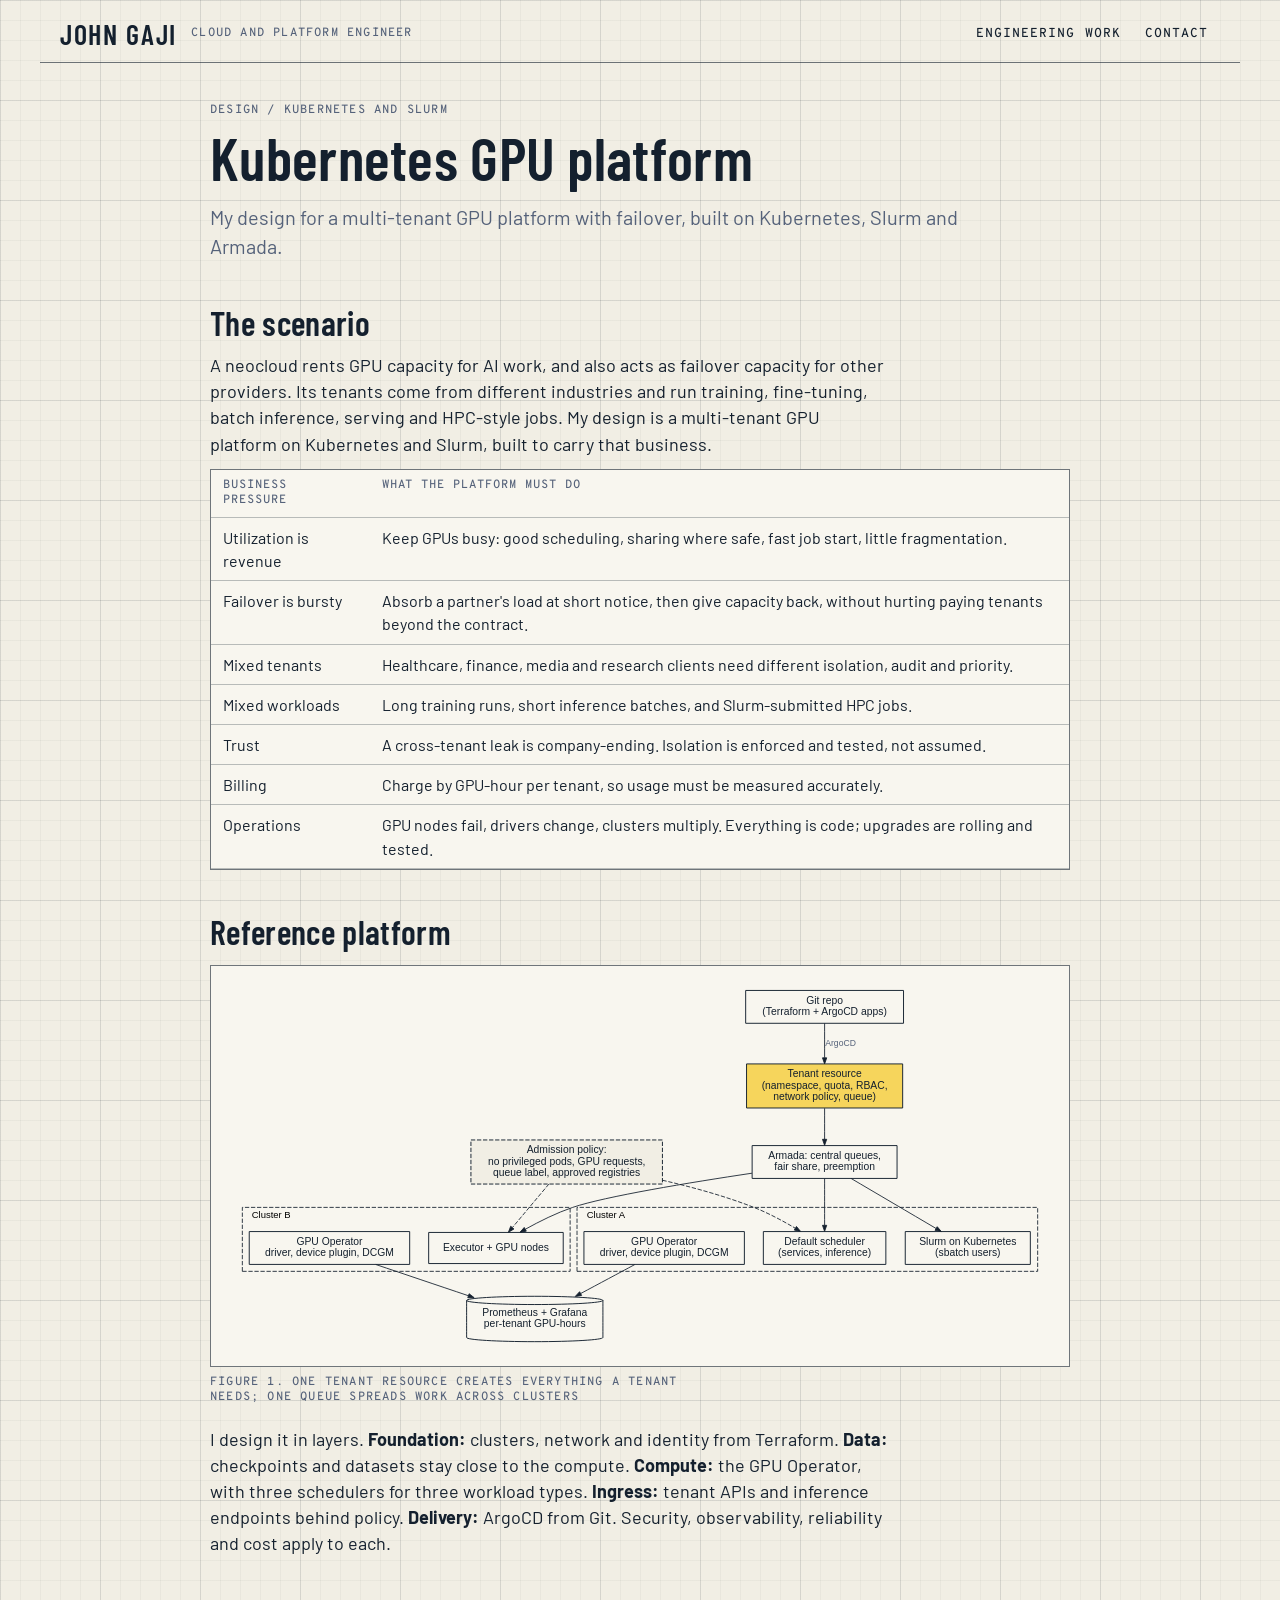
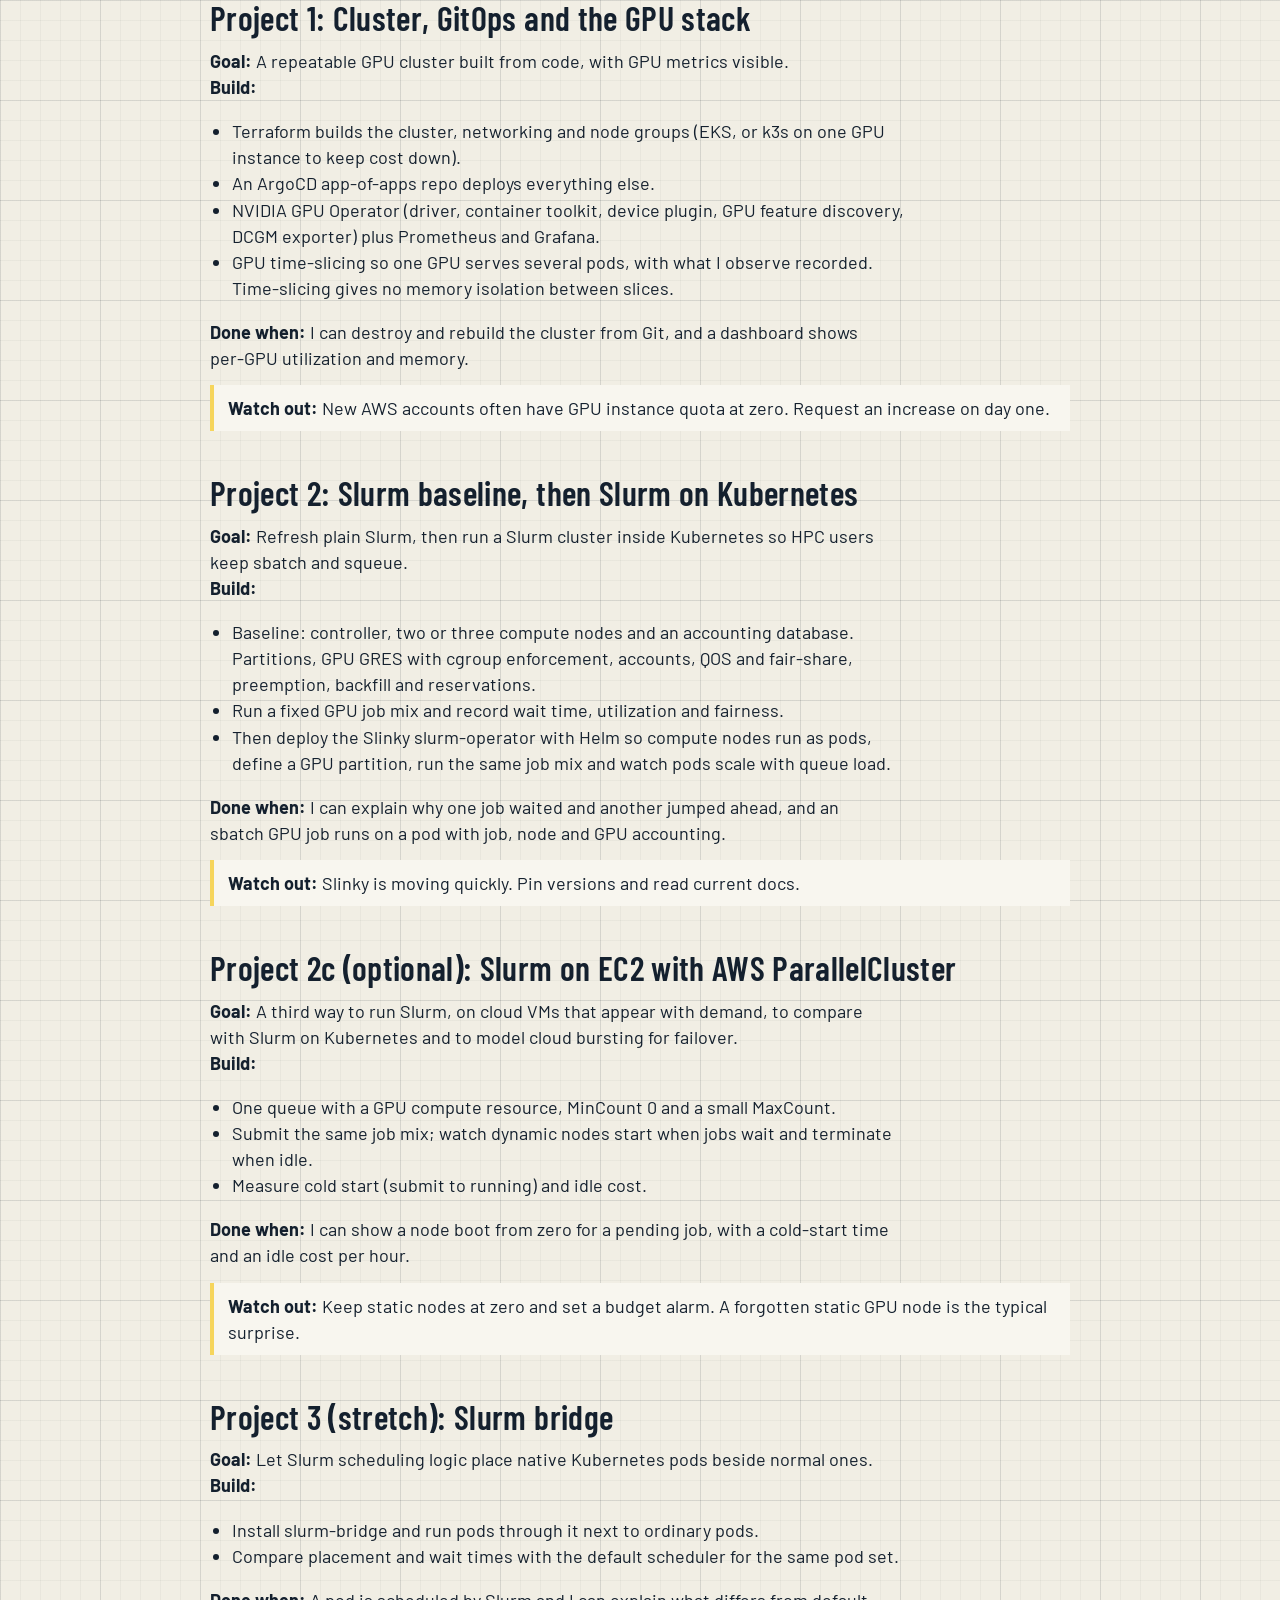
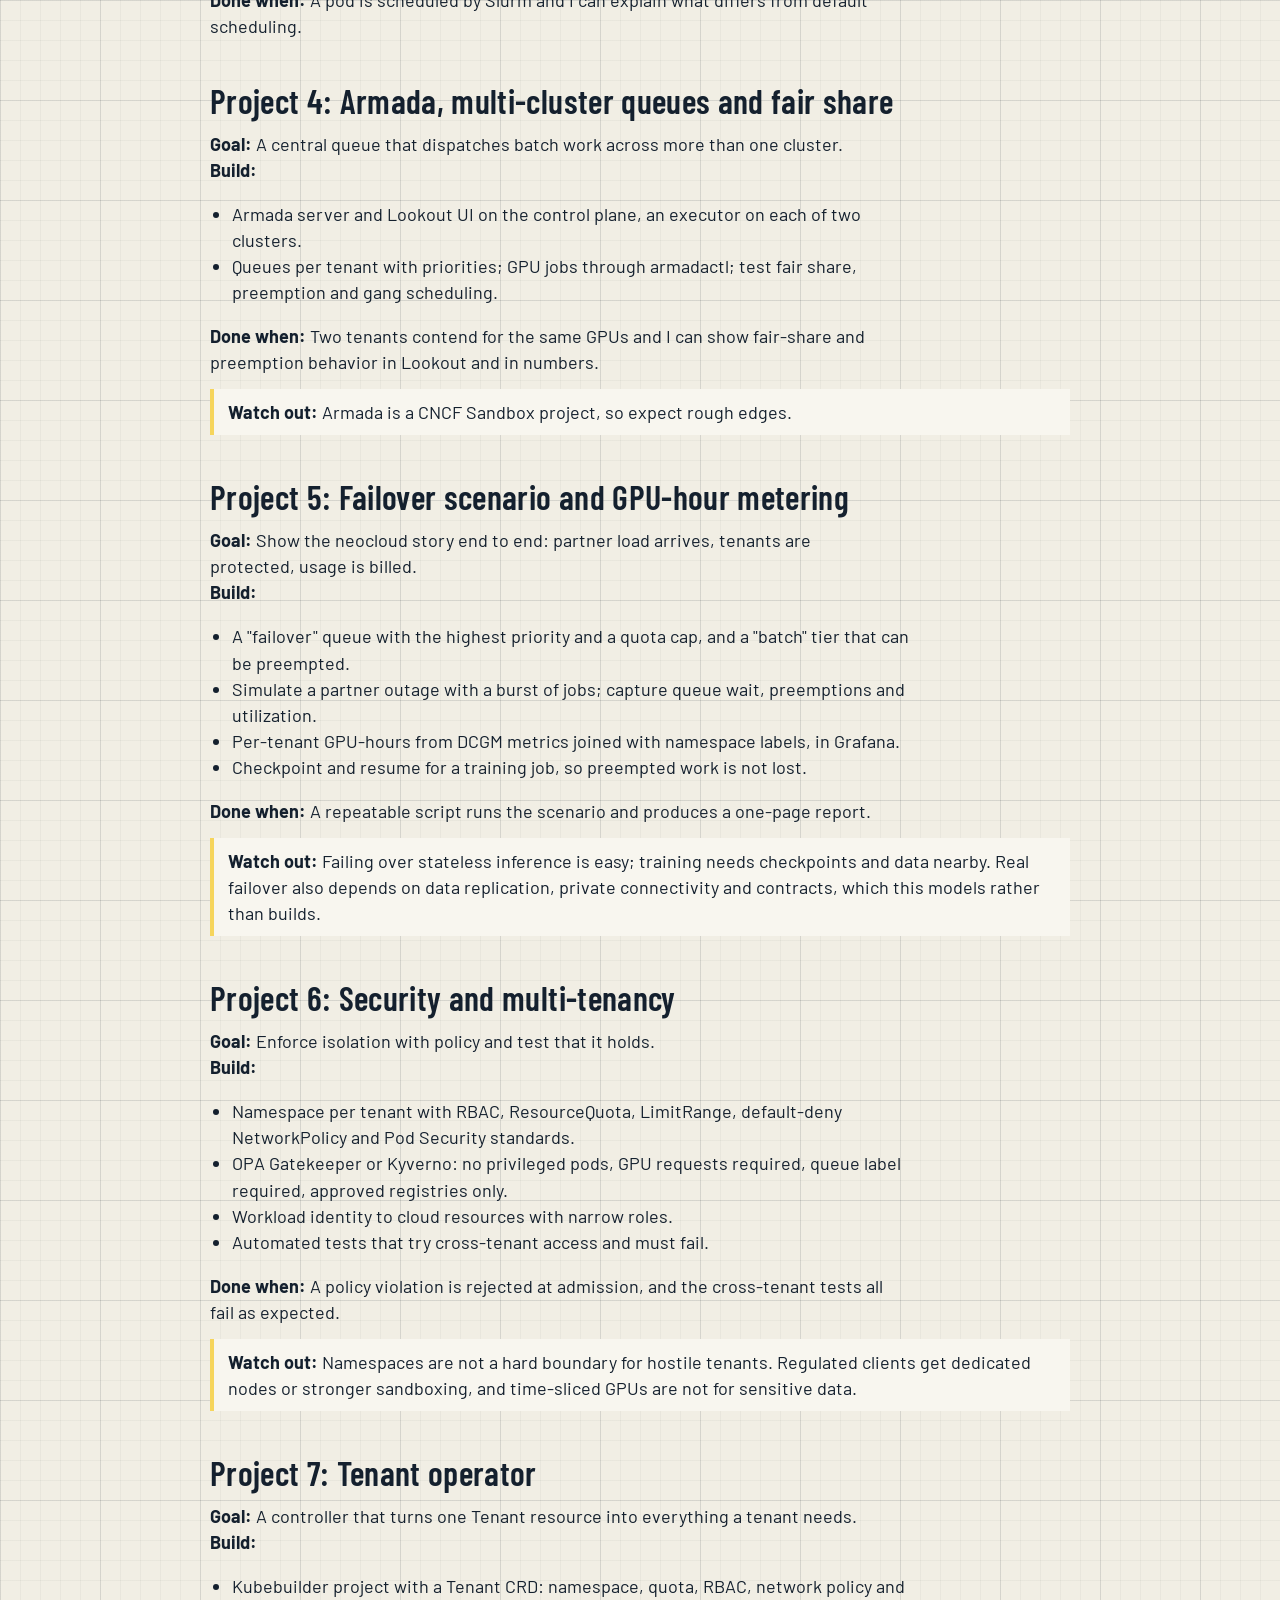
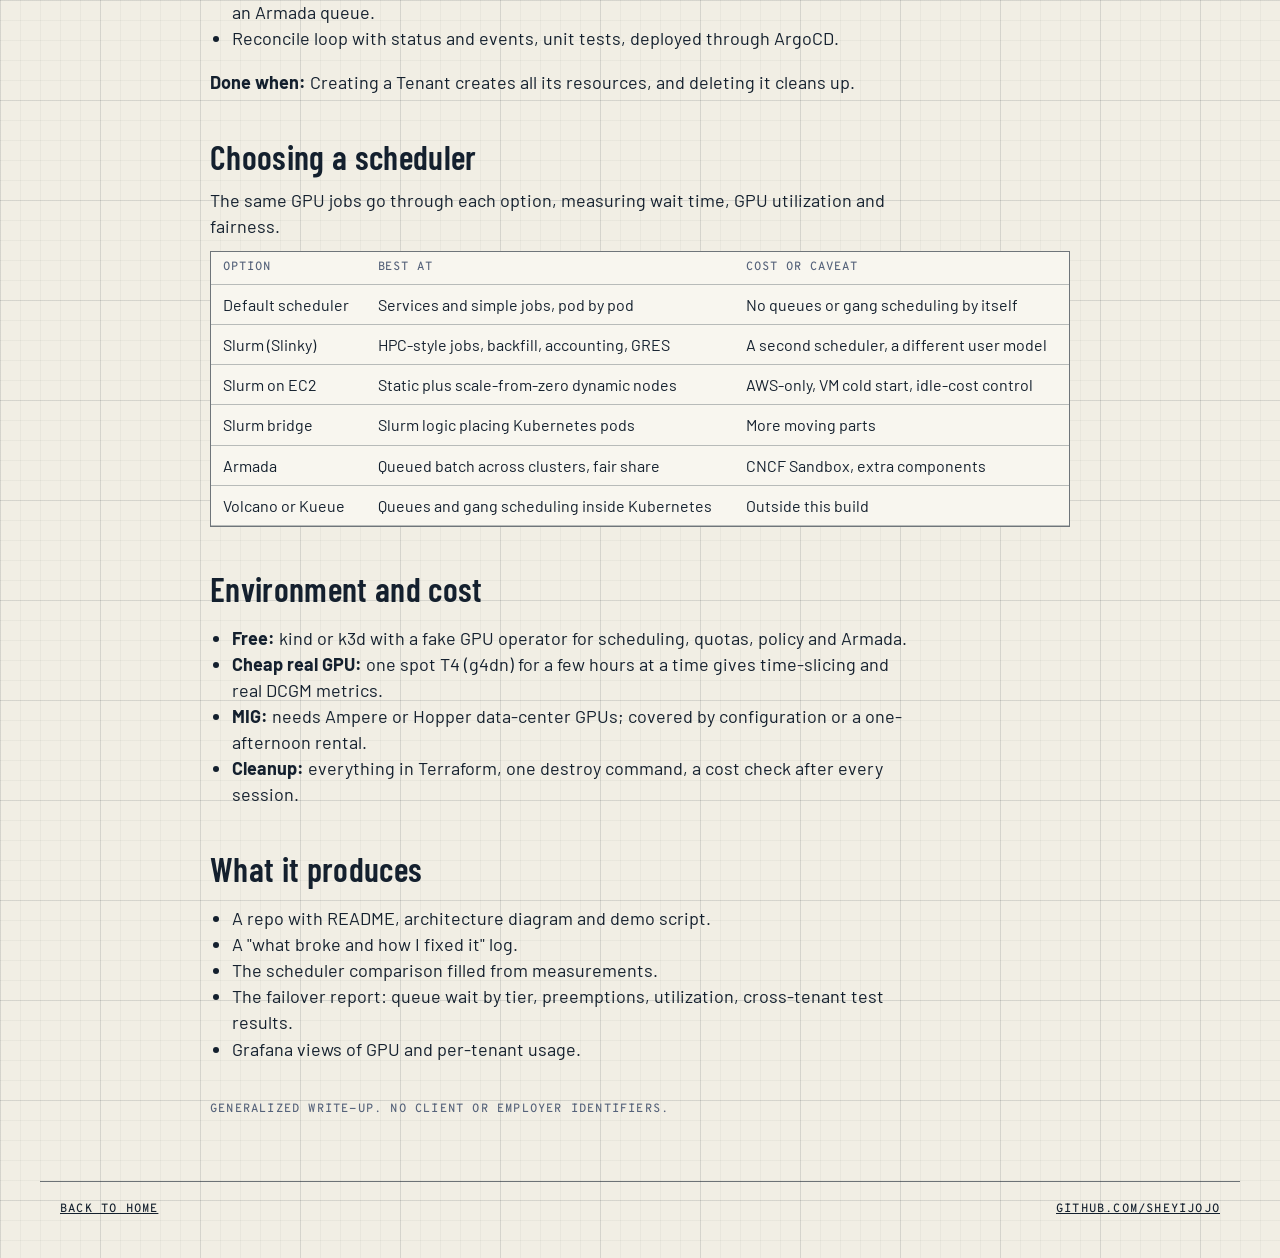
==== work/kubernetes-gpu-platform.html @ 805b941f "Add engineering work write-ups and diagrams Co-Authored-By: Claude Sonnet 5.5 <noreply@anthropic.com" ====
<!doctype html>
<html lang="en"><head><meta charset="utf-8"><meta name="viewport" content="width=device-width,initial-scale=1">
<title>Kubernetes GPU platform | John Gaji</title><meta name="description" content="My design for a multi-tenant GPU platform with failover, built on Kubernetes, Slurm and Armada.">
<link rel="preconnect" href="https://fonts.googleapis.com">
<link href="https://fonts.googleapis.com/css2?family=Barlow+Condensed:wght@500;600;700&family=Barlow:wght@400;500;600&family=Overpass+Mono:wght@400;500;600&display=swap" rel="stylesheet">
<style>
:root{--bg:#F1EEE4;--panel:#F8F6EF;--ink:#14202E;--mist:#55627A;--chalk:#F6D55C;--acc:#1B5FA8;--line:rgba(20,32,46,.6);--soft:rgba(20,32,46,.28)}
*{box-sizing:border-box}
html{scroll-behavior:smooth}
body{margin:0;color:var(--ink);font-family:"Barlow",system-ui,sans-serif;font-size:18px;line-height:1.45;background-color:var(--bg);
background-image:linear-gradient(rgba(20,32,46,.09) 1px,transparent 1px),linear-gradient(90deg,rgba(20,32,46,.09) 1px,transparent 1px),linear-gradient(rgba(20,32,46,.04) 1px,transparent 1px),linear-gradient(90deg,rgba(20,32,46,.04) 1px,transparent 1px);
background-size:100px 100px,100px 100px,20px 20px,20px 20px}
a{color:var(--ink)}
a:focus-visible,button:focus-visible{outline:3px solid var(--acc);outline-offset:2px}
h1,h2,h3,p{margin:0}
.wrap{max-width:1200px;margin:0 auto;padding:0 max(20px,env(safe-area-inset-left))}
.lab{font:500 12px/1.3 "Overpass Mono",ui-monospace,Menlo,monospace;letter-spacing:.1em;text-transform:uppercase;color:var(--mist)}
.nl{display:inline-flex;align-items:center;min-height:44px;padding:0 12px;font:500 13px/1 "Overpass Mono",ui-monospace,monospace;letter-spacing:.08em;text-transform:uppercase;text-decoration:none}
.nl:hover{color:var(--acc)}
.btn{display:inline-flex;align-items:center;min-height:44px;padding:0 20px;border:1px solid var(--ink);background:transparent;color:var(--ink);font:500 14px/1 "Overpass Mono",ui-monospace,monospace;letter-spacing:.06em;text-decoration:none;text-transform:uppercase}
.btn:hover{background:var(--ink);color:var(--bg)}
.btn.pri{background:var(--chalk);border-color:var(--ink);color:var(--ink)}
.btn.pri:hover{background:var(--ink);border-color:var(--ink);color:var(--bg)}
header.wrap{display:flex;flex-wrap:wrap;align-items:center;justify-content:space-between;gap:0 24px;padding-top:12px;padding-bottom:6px;border-bottom:1px solid var(--line)}
.brand{display:inline-flex;flex-wrap:wrap;align-items:center;gap:0 14px;min-height:44px;text-decoration:none}
.brand b{font:600 28px/1 "Barlow Condensed",sans-serif;letter-spacing:.06em;text-transform:uppercase}
nav{display:flex;flex-wrap:wrap}
h1{max-width:960px;font:600 clamp(42px,8vw,72px)/1 "Barlow Condensed",sans-serif;letter-spacing:.005em;text-wrap:balance}
.hero{display:flex;flex-direction:column;gap:32px;padding:56px 0 40px}
.dims{display:grid;grid-template-columns:repeat(auto-fit,minmax(min(340px,100%),1fr));gap:20px 32px}
.dim{display:flex;align-items:center;gap:10px}
.dim .tk{flex:none;width:1px;height:18px;background:var(--ink)}
.dim .ln{flex:1;min-width:16px;height:1px;background:var(--line)}
.dim .dl{flex:none;max-width:70%;text-align:center;font:500 13px/1.3 "Overpass Mono",ui-monospace,monospace;letter-spacing:.04em}
.row2{display:flex;flex-wrap:wrap;gap:12px}
section.blk{display:flex;flex-direction:column;gap:16px;padding-bottom:56px}
.head{display:flex;flex-wrap:wrap;align-items:center;justify-content:space-between;gap:4px 16px}
.layers{display:grid;grid-template-columns:repeat(auto-fit,minmax(min(190px,100%),1fr));gap:8px}
.col{display:flex;flex-direction:column;justify-content:space-between;gap:16px;min-height:132px;padding:14px 16px;border:1px solid var(--line);background:var(--panel);color:var(--ink);text-align:left;font:inherit;cursor:pointer}
.col .nm{font:600 32px/1 "Barlow Condensed",sans-serif;letter-spacing:.03em;text-transform:uppercase}
.col:hover{border-color:var(--acc)}
.col[aria-pressed="true"]{background:var(--chalk);border-color:var(--ink);color:var(--ink)}
.col[aria-pressed="true"] .lab{color:var(--ink)}
.concerns{display:grid;grid-template-columns:repeat(auto-fit,minmax(min(190px,100%),1fr));border:1px solid var(--line);background:var(--panel)}
.concerns span{display:flex;align-items:center;min-height:44px;padding:0 14px;border-right:1px solid var(--soft)}
.cases{display:grid;grid-template-columns:repeat(auto-fit,minmax(min(420px,100%),1fr));gap:8px}
.case{display:flex;align-items:center;gap:14px;min-height:48px;padding:6px 14px;text-decoration:none;border:1px solid var(--soft);background:var(--panel);font-size:18px}
.case:hover{border-color:var(--acc)}
.case .n{font:600 13px/1 "Overpass Mono",ui-monospace,monospace;color:var(--acc);width:24px;flex:none}
.stories{display:grid;grid-template-columns:repeat(auto-fit,minmax(min(460px,100%),1fr));gap:24px}
.frame{padding:6px;border:1px solid var(--line);background:var(--bg)}
.frame .in{display:flex;flex-direction:column;gap:16px;padding:20px;height:100%;border:1px solid var(--line);background:var(--panel)}
.frame h3{font:600 36px/1.02 "Barlow Condensed",sans-serif;letter-spacing:.01em}
.frame h3 a{text-decoration:none}
.frame h3 a:hover{color:var(--acc)}
.frame .sum{font-size:17px}
.spec{display:flex;flex-direction:column}
.spec div{display:grid;grid-template-columns:90px 1fr;border:1px solid var(--line);margin-top:-1px}
.spec span{padding:9px 12px}
.spec span:first-child{border-right:1px solid var(--line);display:flex;align-items:center}
.spec .hi{color:var(--acc);font-weight:600}
.steps{display:grid;grid-template-columns:repeat(auto-fit,minmax(min(320px,100%),1fr));gap:12px}
.pan{padding:20px;background:var(--panel);border:1px solid var(--line);display:flex;flex-direction:column;gap:10px}
.pan ol{margin:0;padding-left:20px}
footer.wrap{padding-top:20px;padding-bottom:40px;border-top:1px solid var(--line);display:flex;flex-wrap:wrap;justify-content:space-between;gap:12px}
@media (prefers-reduced-motion:no-preference){.col,.case,.btn,.nl{transition:background-color .15s,color .15s,border-color .15s}}
@media (prefers-reduced-motion:reduce){html{scroll-behavior:auto}}

.doc{max-width:860px;margin:0 auto;padding:40px 0 64px}
.doc h1{font-size:clamp(38px,7vw,60px);margin:8px 0 16px}
.doc h2{font:600 34px/1.05 "Barlow Condensed",sans-serif;margin:44px 0 12px;letter-spacing:.01em}
.doc p,.doc li{max-width:68ch}.doc ul,.doc ol{padding-left:22px}
.doc code{font-family:"Overpass Mono",ui-monospace,monospace;font-size:.82em;background:var(--panel);border:1px solid var(--soft);padding:1px 5px}
.fig{margin:16px 0 8px;padding:12px;border:1px solid var(--line);background:var(--panel);overflow-x:auto}
.fig img{display:block;height:auto;min-width:640px;max-width:100%}
.cap{margin:0 0 20px}
.tbl{overflow-x:auto;margin:12px 0 20px;border:1px solid var(--line);background:var(--panel)}
.tbl table{border-collapse:collapse;width:100%;min-width:520px;font-size:16px}
.tbl th,.tbl td{text-align:left;vertical-align:top;padding:8px 12px;border-bottom:1px solid var(--soft)}
.tbl th{font:500 12px/1.3 "Overpass Mono",monospace;letter-spacing:.08em;text-transform:uppercase;color:var(--mist)}
.note{border-left:4px solid var(--chalk);background:var(--panel);padding:10px 14px;margin:14px 0}
.work{display:grid;grid-template-columns:repeat(auto-fit,minmax(min(420px,100%),1fr));gap:24px}

.doc{max-width:860px;margin:0 auto;padding:40px 0 64px}
.doc h1{font-size:clamp(38px,7vw,60px);margin:8px 0 16px}
.doc h2{font:600 34px/1.05 "Barlow Condensed",sans-serif;margin:44px 0 12px;letter-spacing:.01em}
.doc p,.doc li{max-width:68ch}.doc ul,.doc ol{padding-left:22px}
.doc code{font-family:"Overpass Mono",ui-monospace,monospace;font-size:.82em;background:var(--panel);border:1px solid var(--soft);padding:1px 5px}
.fig{margin:16px 0 8px;padding:12px;border:1px solid var(--line);background:var(--panel);overflow-x:auto}
.fig img{display:block;height:auto;min-width:640px;max-width:100%}
.cap{margin:0 0 20px}
.tbl{overflow-x:auto;margin:12px 0 20px;border:1px solid var(--line);background:var(--panel)}
.tbl table{border-collapse:collapse;width:100%;min-width:520px;font-size:16px}
.tbl th,.tbl td{text-align:left;vertical-align:top;padding:8px 12px;border-bottom:1px solid var(--soft)}
.tbl th{font:500 12px/1.3 "Overpass Mono",monospace;letter-spacing:.08em;text-transform:uppercase;color:var(--mist)}
.note{border-left:4px solid var(--chalk);background:var(--panel);padding:10px 14px;margin:14px 0}
.work{display:grid;grid-template-columns:repeat(auto-fit,minmax(min(420px,100%),1fr));gap:24px}
</style></head><body>
<header class="wrap"><a class="brand" href="../index.html"><b>John Gaji</b><span class="lab">Cloud and platform engineer</span></a>
<nav><a class="nl" href="../index.html#work">Engineering work</a><a class="nl" href="../index.html#contact">Contact</a></nav></header>
<main class="wrap"><article class="doc"><p class="lab">Design / Kubernetes and Slurm</p><h1>Kubernetes GPU platform</h1><p style="font-size:20px;color:var(--mist)">My design for a multi-tenant GPU platform with failover, built on Kubernetes, Slurm and Armada.</p>
<h2>The scenario</h2>
<p>A neocloud rents GPU capacity for AI work, and also acts as failover capacity for other providers. Its tenants come from different industries and run training, fine-tuning, batch inference, serving and HPC-style jobs. My design is a multi-tenant GPU platform on Kubernetes and Slurm, built to carry that business.</p>
<div class="tbl"><table><tr><th>Business pressure</th><th>What the platform must do</th></tr>
<tr><td>Utilization is revenue</td><td>Keep GPUs busy: good scheduling, sharing where safe, fast job start, little fragmentation.</td></tr>
<tr><td>Failover is bursty</td><td>Absorb a partner's load at short notice, then give capacity back, without hurting paying tenants beyond the contract.</td></tr>
<tr><td>Mixed tenants</td><td>Healthcare, finance, media and research clients need different isolation, audit and priority.</td></tr>
<tr><td>Mixed workloads</td><td>Long training runs, short inference batches, and Slurm-submitted HPC jobs.</td></tr>
<tr><td>Trust</td><td>A cross-tenant leak is company-ending. Isolation is enforced and tested, not assumed.</td></tr>
<tr><td>Billing</td><td>Charge by GPU-hour per tenant, so usage must be measured accurately.</td></tr>
<tr><td>Operations</td><td>GPU nodes fail, drivers change, clusters multiply. Everything is code; upgrades are rolling and tested.</td></tr></table></div>
<h2>Reference platform</h2><div class="fig"><img src="../img/gpu.svg" alt="Reference platform: Git, tenant resource, central queue, two clusters, policy and metering"></div><p class="lab cap">Figure 1. One Tenant resource creates everything a tenant needs; one queue spreads work across clusters</p>
<p>I design it in layers. <b>Foundation:</b> clusters, network and identity from Terraform. <b>Data:</b> checkpoints and datasets stay close to the compute. <b>Compute:</b> the GPU Operator, with three schedulers for three workload types. <b>Ingress:</b> tenant APIs and inference endpoints behind policy. <b>Delivery:</b> ArgoCD from Git. Security, observability, reliability and cost apply to each.</p><h2>Project 1: Cluster, GitOps and the GPU stack</h2><p><b>Goal:</b> A repeatable GPU cluster built from code, with GPU metrics visible.</p><p><b>Build:</b></p><ul><li>Terraform builds the cluster, networking and node groups (EKS, or k3s on one GPU instance to keep cost down).</li><li>An ArgoCD app-of-apps repo deploys everything else.</li><li>NVIDIA GPU Operator (driver, container toolkit, device plugin, GPU feature discovery, DCGM exporter) plus Prometheus and Grafana.</li><li>GPU time-slicing so one GPU serves several pods, with what I observe recorded. Time-slicing gives no memory isolation between slices.</li></ul><p><b>Done when:</b> I can destroy and rebuild the cluster from Git, and a dashboard shows per-GPU utilization and memory.</p><div class="note"><b>Watch out:</b> New AWS accounts often have GPU instance quota at zero. Request an increase on day one.</div><h2>Project 2: Slurm baseline, then Slurm on Kubernetes</h2><p><b>Goal:</b> Refresh plain Slurm, then run a Slurm cluster inside Kubernetes so HPC users keep sbatch and squeue.</p><p><b>Build:</b></p><ul><li>Baseline: controller, two or three compute nodes and an accounting database. Partitions, GPU GRES with cgroup enforcement, accounts, QOS and fair-share, preemption, backfill and reservations.</li><li>Run a fixed GPU job mix and record wait time, utilization and fairness.</li><li>Then deploy the Slinky slurm-operator with Helm so compute nodes run as pods, define a GPU partition, run the same job mix and watch pods scale with queue load.</li></ul><p><b>Done when:</b> I can explain why one job waited and another jumped ahead, and an sbatch GPU job runs on a pod with job, node and GPU accounting.</p><div class="note"><b>Watch out:</b> Slinky is moving quickly. Pin versions and read current docs.</div><h2>Project 2c (optional): Slurm on EC2 with AWS ParallelCluster</h2><p><b>Goal:</b> A third way to run Slurm, on cloud VMs that appear with demand, to compare with Slurm on Kubernetes and to model cloud bursting for failover.</p><p><b>Build:</b></p><ul><li>One queue with a GPU compute resource, MinCount 0 and a small MaxCount.</li><li>Submit the same job mix; watch dynamic nodes start when jobs wait and terminate when idle.</li><li>Measure cold start (submit to running) and idle cost.</li></ul><p><b>Done when:</b> I can show a node boot from zero for a pending job, with a cold-start time and an idle cost per hour.</p><div class="note"><b>Watch out:</b> Keep static nodes at zero and set a budget alarm. A forgotten static GPU node is the typical surprise.</div><h2>Project 3 (stretch): Slurm bridge</h2><p><b>Goal:</b> Let Slurm scheduling logic place native Kubernetes pods beside normal ones.</p><p><b>Build:</b></p><ul><li>Install slurm-bridge and run pods through it next to ordinary pods.</li><li>Compare placement and wait times with the default scheduler for the same pod set.</li></ul><p><b>Done when:</b> A pod is scheduled by Slurm and I can explain what differs from default scheduling.</p><h2>Project 4: Armada, multi-cluster queues and fair share</h2><p><b>Goal:</b> A central queue that dispatches batch work across more than one cluster.</p><p><b>Build:</b></p><ul><li>Armada server and Lookout UI on the control plane, an executor on each of two clusters.</li><li>Queues per tenant with priorities; GPU jobs through armadactl; test fair share, preemption and gang scheduling.</li></ul><p><b>Done when:</b> Two tenants contend for the same GPUs and I can show fair-share and preemption behavior in Lookout and in numbers.</p><div class="note"><b>Watch out:</b> Armada is a CNCF Sandbox project, so expect rough edges.</div><h2>Project 5: Failover scenario and GPU-hour metering</h2><p><b>Goal:</b> Show the neocloud story end to end: partner load arrives, tenants are protected, usage is billed.</p><p><b>Build:</b></p><ul><li>A "failover" queue with the highest priority and a quota cap, and a "batch" tier that can be preempted.</li><li>Simulate a partner outage with a burst of jobs; capture queue wait, preemptions and utilization.</li><li>Per-tenant GPU-hours from DCGM metrics joined with namespace labels, in Grafana.</li><li>Checkpoint and resume for a training job, so preempted work is not lost.</li></ul><p><b>Done when:</b> A repeatable script runs the scenario and produces a one-page report.</p><div class="note"><b>Watch out:</b> Failing over stateless inference is easy; training needs checkpoints and data nearby. Real failover also depends on data replication, private connectivity and contracts, which this models rather than builds.</div><h2>Project 6: Security and multi-tenancy</h2><p><b>Goal:</b> Enforce isolation with policy and test that it holds.</p><p><b>Build:</b></p><ul><li>Namespace per tenant with RBAC, ResourceQuota, LimitRange, default-deny NetworkPolicy and Pod Security standards.</li><li>OPA Gatekeeper or Kyverno: no privileged pods, GPU requests required, queue label required, approved registries only.</li><li>Workload identity to cloud resources with narrow roles.</li><li>Automated tests that try cross-tenant access and must fail.</li></ul><p><b>Done when:</b> A policy violation is rejected at admission, and the cross-tenant tests all fail as expected.</p><div class="note"><b>Watch out:</b> Namespaces are not a hard boundary for hostile tenants. Regulated clients get dedicated nodes or stronger sandboxing, and time-sliced GPUs are not for sensitive data.</div><h2>Project 7: Tenant operator</h2><p><b>Goal:</b> A controller that turns one Tenant resource into everything a tenant needs.</p><p><b>Build:</b></p><ul><li>Kubebuilder project with a Tenant CRD: namespace, quota, RBAC, network policy and an Armada queue.</li><li>Reconcile loop with status and events, unit tests, deployed through ArgoCD.</li></ul><p><b>Done when:</b> Creating a Tenant creates all its resources, and deleting it cleans up.</p><h2>Choosing a scheduler</h2><p>The same GPU jobs go through each option, measuring wait time, GPU utilization and fairness.</p>
<div class="tbl"><table><tr><th>Option</th><th>Best at</th><th>Cost or caveat</th></tr>
<tr><td>Default scheduler</td><td>Services and simple jobs, pod by pod</td><td>No queues or gang scheduling by itself</td></tr>
<tr><td>Slurm (Slinky)</td><td>HPC-style jobs, backfill, accounting, GRES</td><td>A second scheduler, a different user model</td></tr>
<tr><td>Slurm on EC2</td><td>Static plus scale-from-zero dynamic nodes</td><td>AWS-only, VM cold start, idle-cost control</td></tr>
<tr><td>Slurm bridge</td><td>Slurm logic placing Kubernetes pods</td><td>More moving parts</td></tr>
<tr><td>Armada</td><td>Queued batch across clusters, fair share</td><td>CNCF Sandbox, extra components</td></tr>
<tr><td>Volcano or Kueue</td><td>Queues and gang scheduling inside Kubernetes</td><td>Outside this build</td></tr></table></div>
<h2>Environment and cost</h2>
<ul><li><b>Free:</b> kind or k3d with a fake GPU operator for scheduling, quotas, policy and Armada.</li>
<li><b>Cheap real GPU:</b> one spot T4 (g4dn) for a few hours at a time gives time-slicing and real DCGM metrics.</li>
<li><b>MIG:</b> needs Ampere or Hopper data-center GPUs; covered by configuration or a one-afternoon rental.</li>
<li><b>Cleanup:</b> everything in Terraform, one destroy command, a cost check after every session.</li></ul>
<h2>What it produces</h2>
<ul><li>A repo with README, architecture diagram and demo script.</li><li>A "what broke and how I fixed it" log.</li><li>The scheduler comparison filled from measurements.</li><li>The failover report: queue wait by tier, preemptions, utilization, cross-tenant test results.</li><li>Grafana views of GPU and per-tenant usage.</li></ul>
<p class="lab" style="margin-top:40px">Generalized write-up. No client or employer identifiers.</p></article></main>
<footer class="wrap"><p class="lab"><a href="../index.html">Back to home</a></p><p class="lab"><a href="https://github.com/sheyijojo">github.com/sheyijojo</a></p></footer>
</body></html>
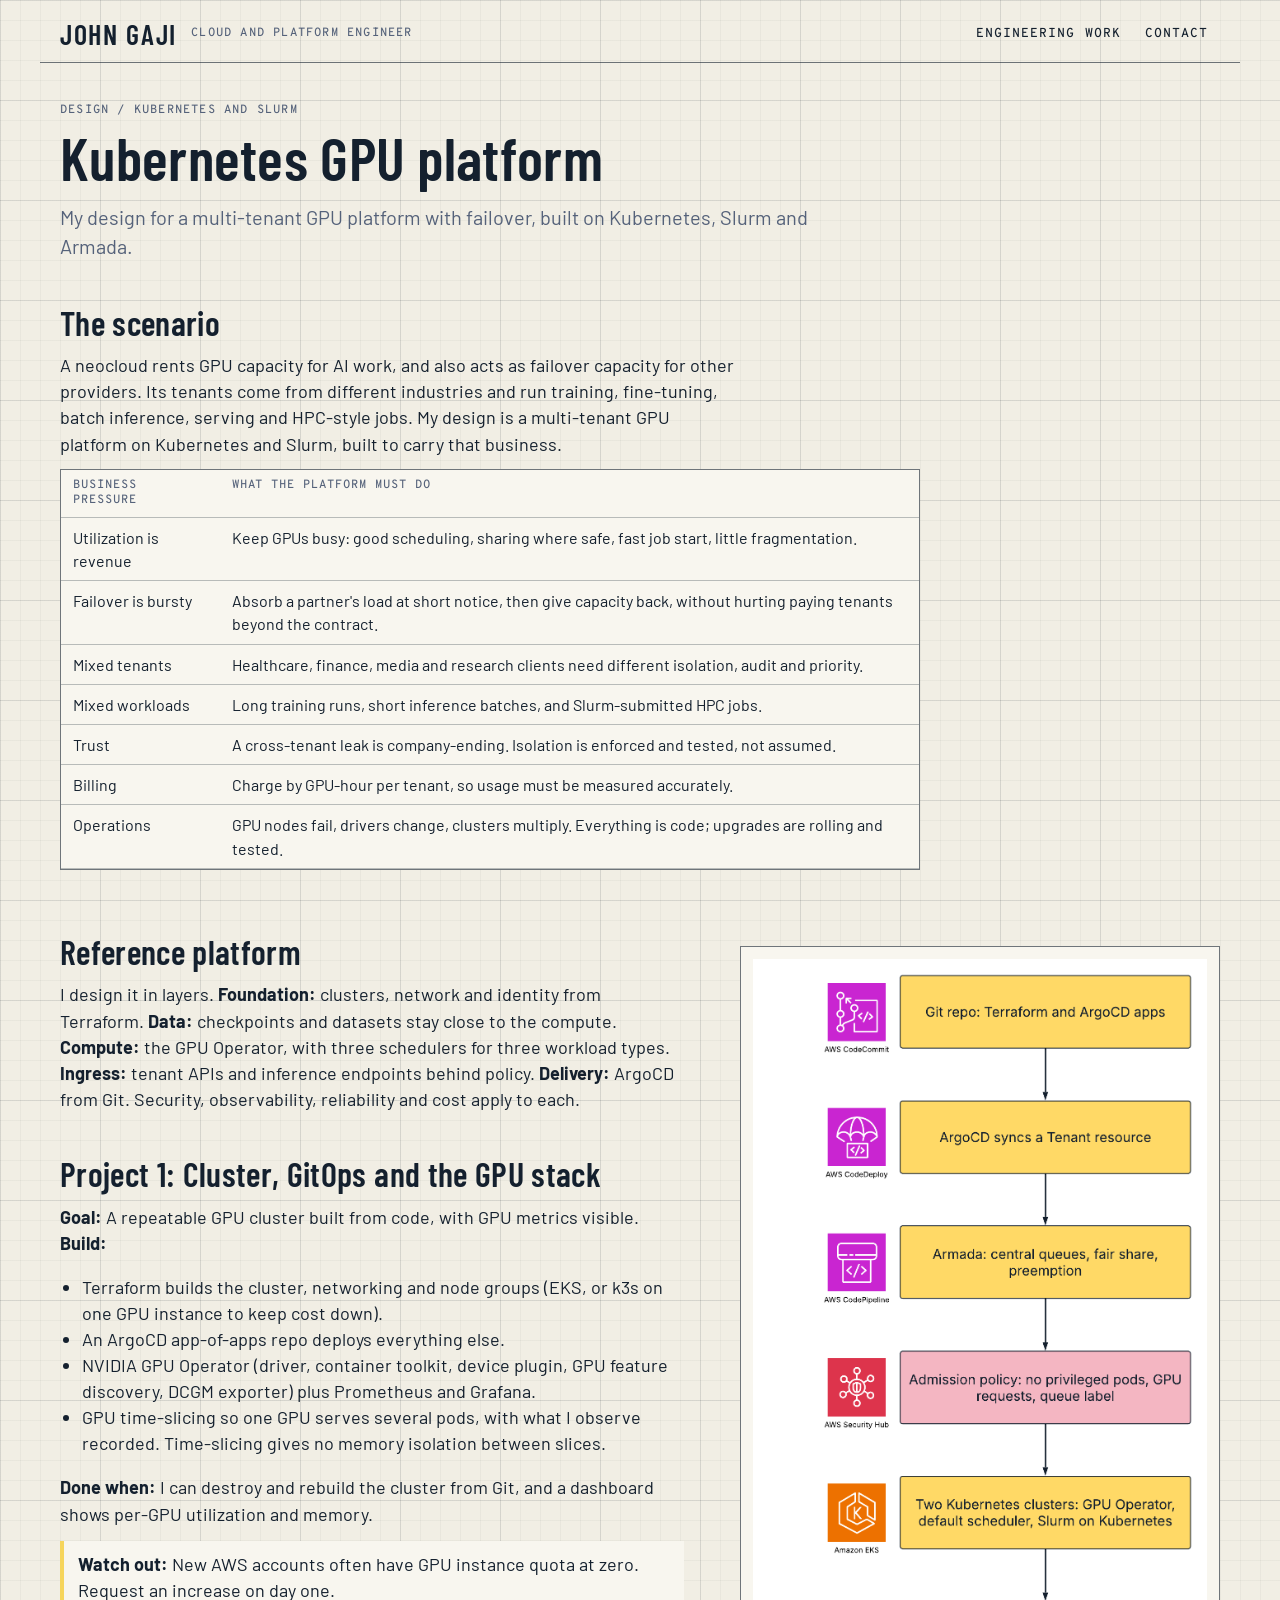
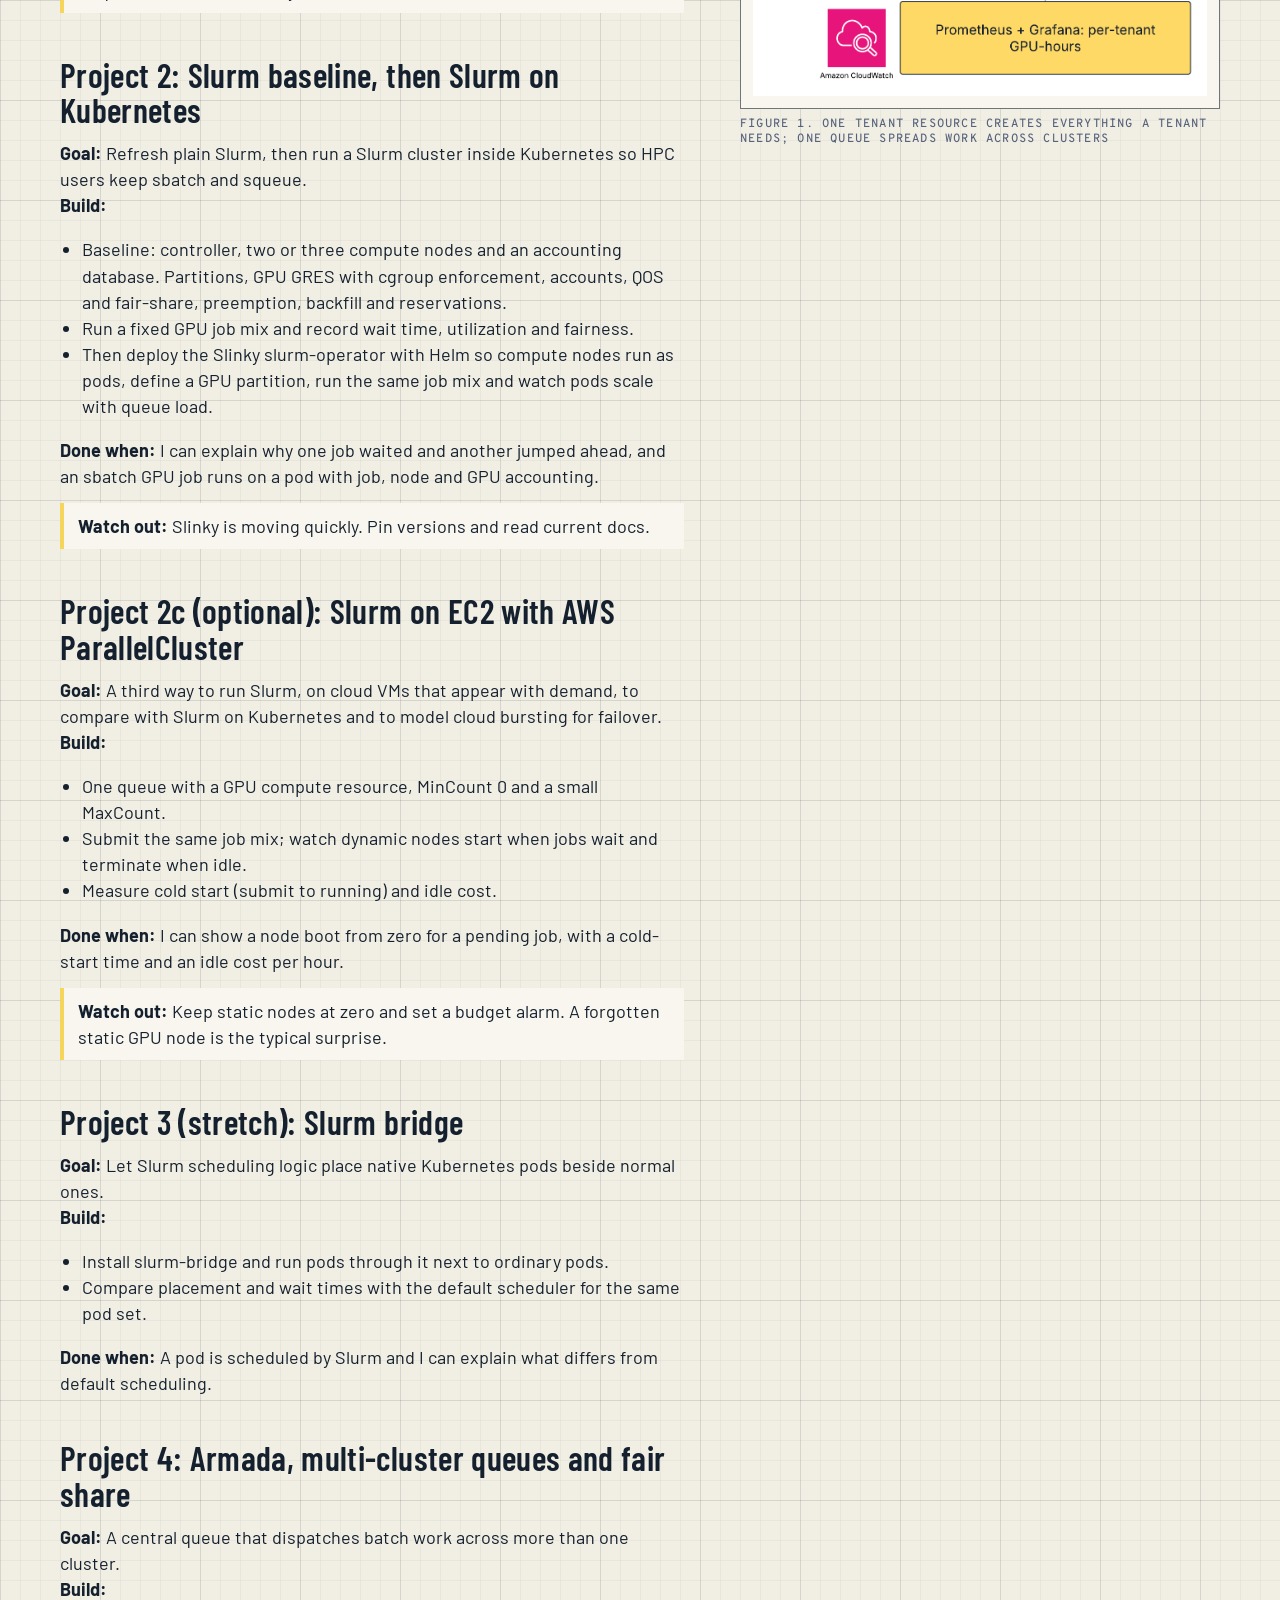
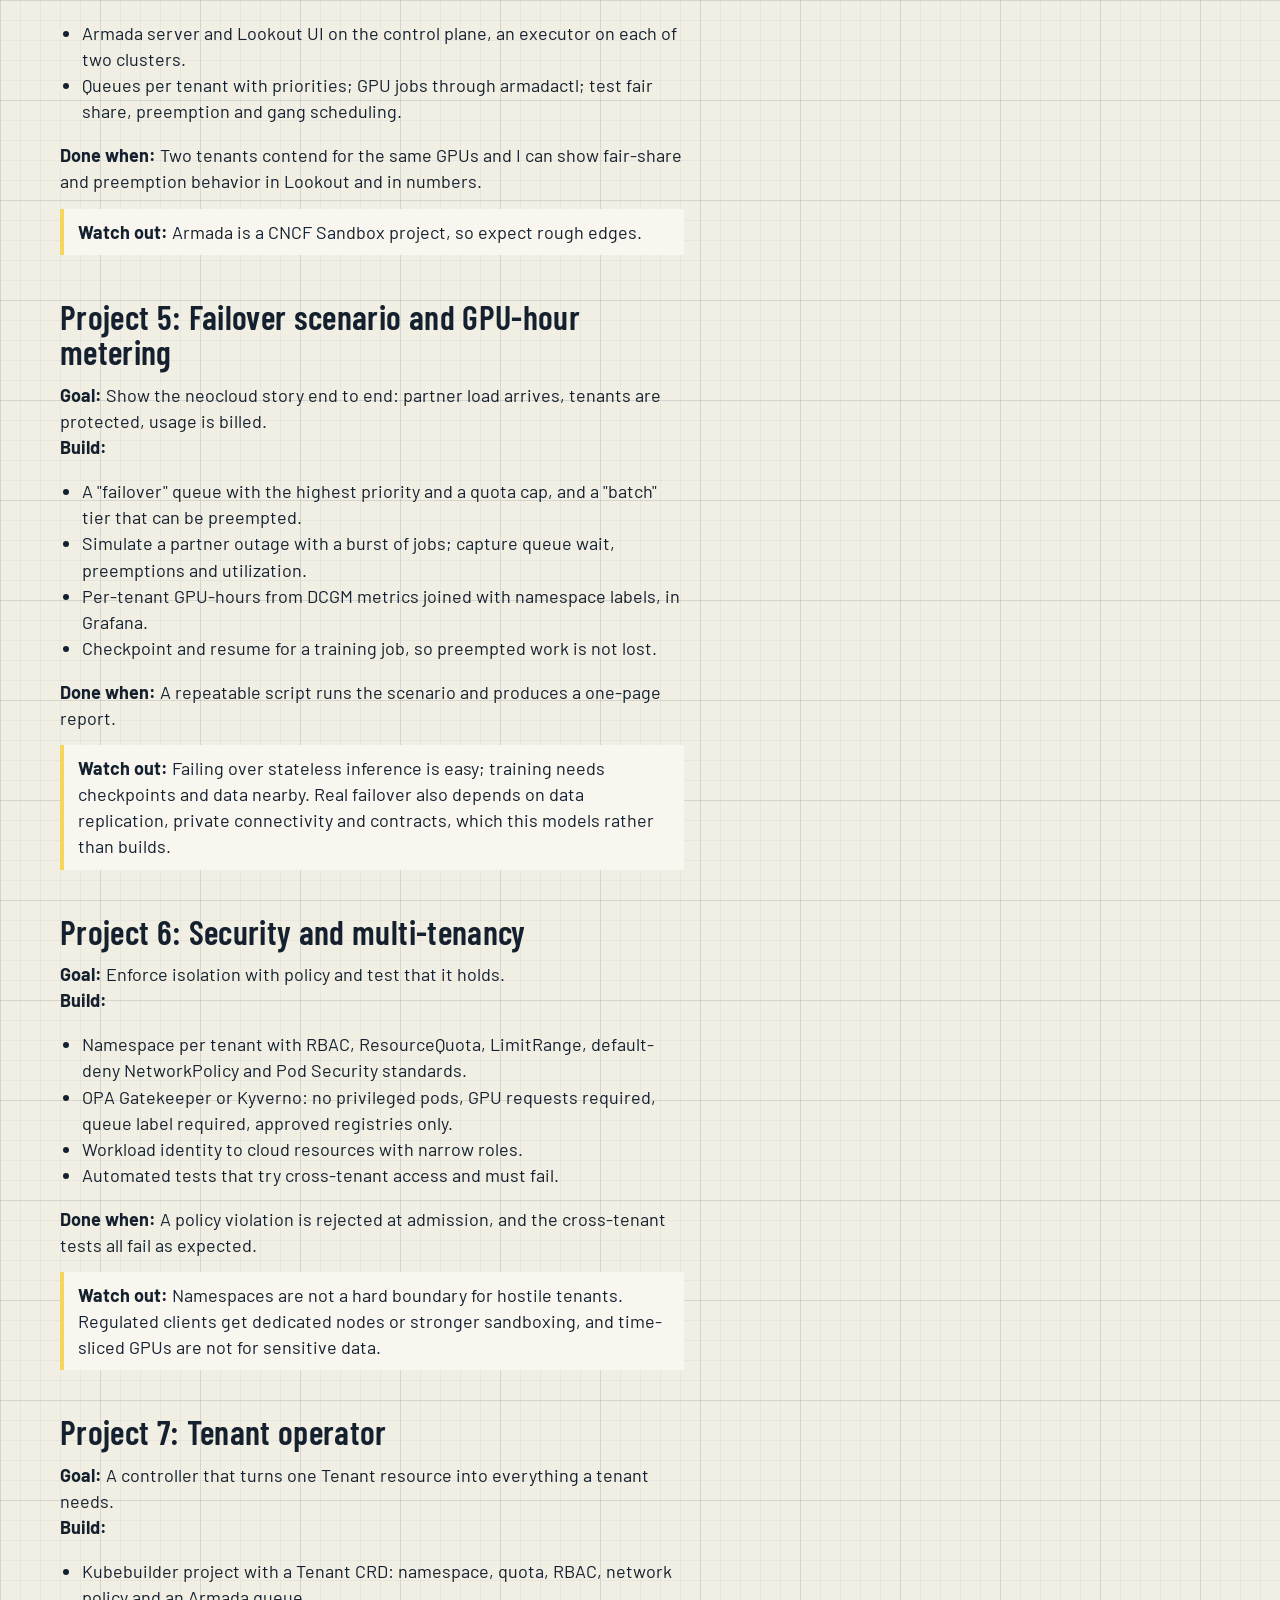
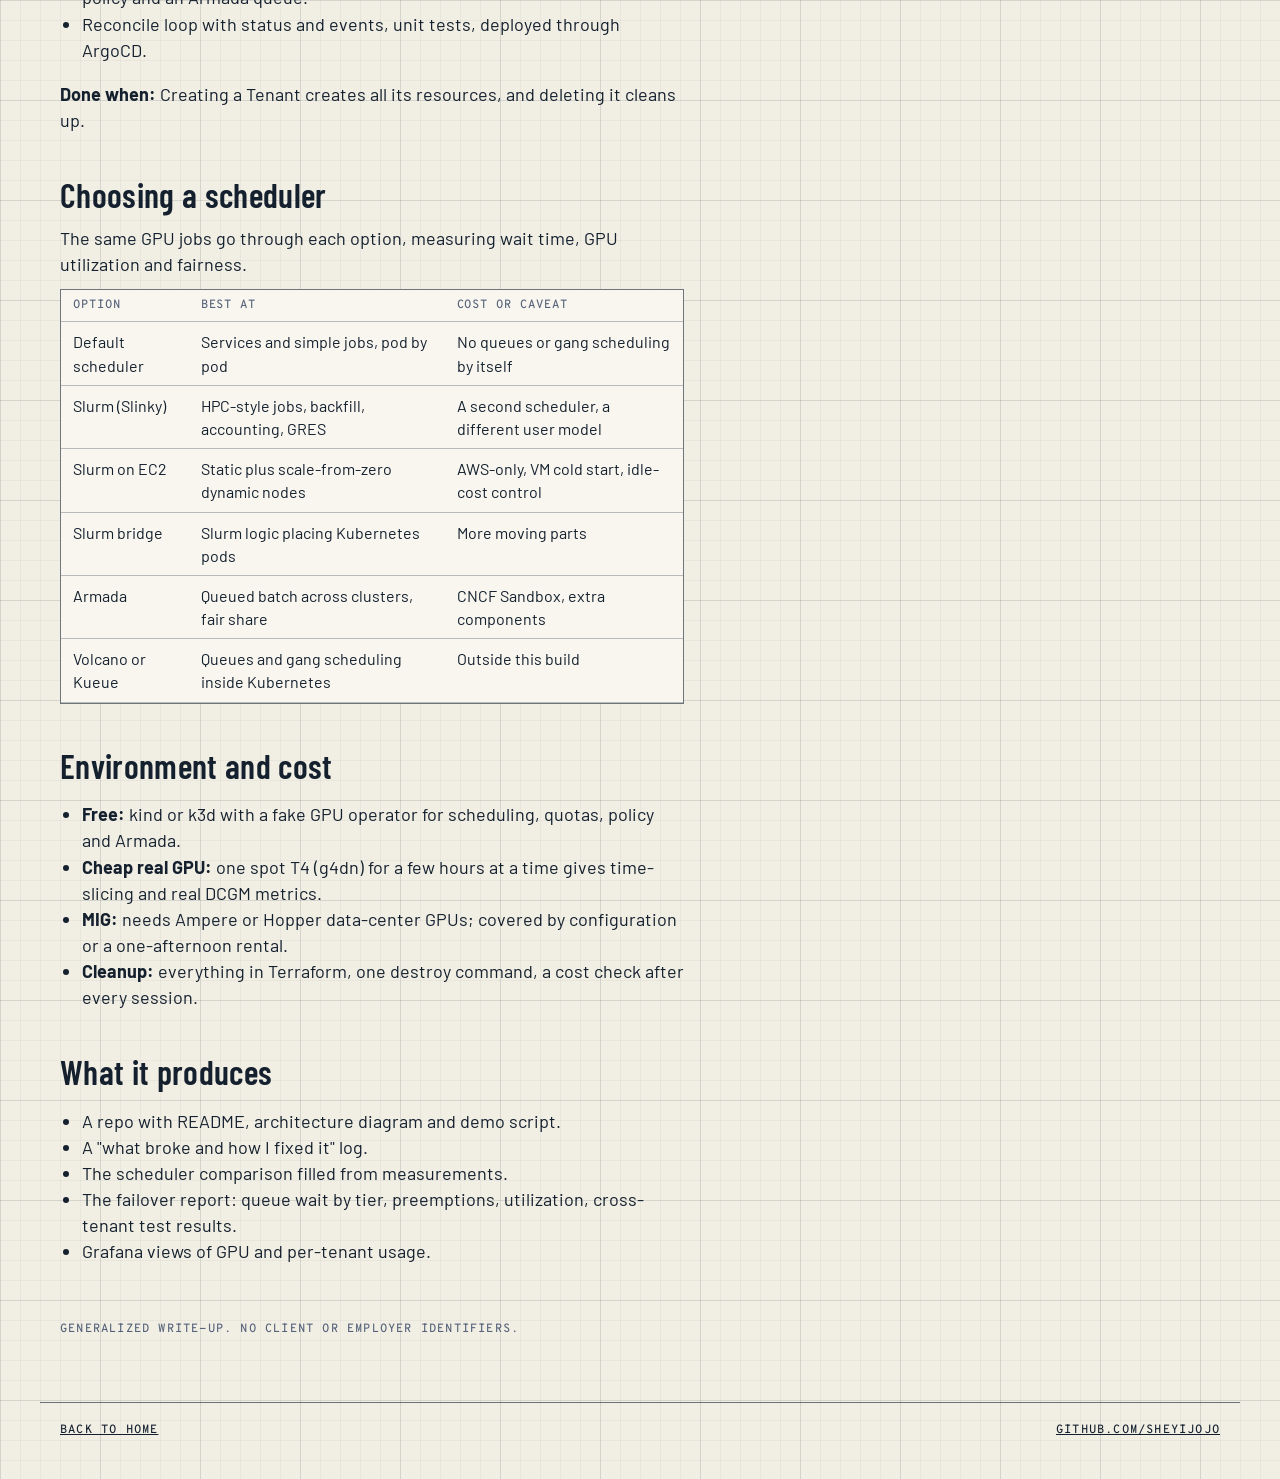
==== commit 9a97ebb5: "Use Lucid diagrams and two-column layout for write-ups Co-Authored-By: Claude Sonnet 5.5 <noreply@an" ====
--- a/work/kubernetes-gpu-platform.html
+++ b/work/kubernetes-gpu-platform.html
@@ -95,6 +95,22 @@
 .tbl th{font:500 12px/1.3 "Overpass Mono",monospace;letter-spacing:.08em;text-transform:uppercase;color:var(--mist)}
 .note{border-left:4px solid var(--chalk);background:var(--panel);padding:10px 14px;margin:14px 0}
 .work{display:grid;grid-template-columns:repeat(auto-fit,minmax(min(420px,100%),1fr));gap:24px}
+
+/* two-column layout: text left, matching diagram in a sticky side column */
+.doc{max-width:1200px}
+.doc>*{max-width:860px}
+.doc>.row{max-width:none}
+.row.has-fig{display:grid;grid-template-columns:minmax(0,1fr);grid-template-areas:"hd" "side" "txt"}
+.row .hd{grid-area:hd}.row .side{grid-area:side}.row .txt{grid-area:txt;min-width:0}
+.row .hd h2{margin-top:44px}
+.side .fig{margin:16px 0 8px;padding:12px;overflow:hidden}
+.side .fig img{min-width:0;width:100%;max-width:560px;height:auto;margin:0 auto}
+.side .cap{margin:0 0 20px}
+@media (min-width:1000px){
+ .row.has-fig{grid-template-columns:minmax(0,640px) minmax(0,480px);grid-template-areas:"hd side" "txt side";grid-template-rows:auto 1fr;column-gap:56px;justify-content:space-between}
+ .row .side{position:sticky;top:16px;align-self:start}
+ .side .fig{margin-top:56px}
+}
 </style></head><body>
 <header class="wrap"><a class="brand" href="../index.html"><b>John Gaji</b><span class="lab">Cloud and platform engineer</span></a>
 <nav><a class="nl" href="../index.html#work">Engineering work</a><a class="nl" href="../index.html#contact">Contact</a></nav></header>
@@ -109,7 +125,7 @@
 <tr><td>Trust</td><td>A cross-tenant leak is company-ending. Isolation is enforced and tested, not assumed.</td></tr>
 <tr><td>Billing</td><td>Charge by GPU-hour per tenant, so usage must be measured accurately.</td></tr>
 <tr><td>Operations</td><td>GPU nodes fail, drivers change, clusters multiply. Everything is code; upgrades are rolling and tested.</td></tr></table></div>
-<h2>Reference platform</h2><div class="fig"><img src="../img/gpu.svg" alt="Reference platform: Git, tenant resource, central queue, two clusters, policy and metering"></div><p class="lab cap">Figure 1. One Tenant resource creates everything a tenant needs; one queue spreads work across clusters</p>
+<section class="row has-fig"><div class="hd"><h2>Reference platform</h2></div><aside class="side"><div class="fig"><img src="../img/gpu.png" alt="Reference platform: Git, tenant resource, central queue, two clusters, policy and metering"></div><p class="lab cap">Figure 1. One Tenant resource creates everything a tenant needs; one queue spreads work across clusters</p></aside><div class="txt">
 <p>I design it in layers. <b>Foundation:</b> clusters, network and identity from Terraform. <b>Data:</b> checkpoints and datasets stay close to the compute. <b>Compute:</b> the GPU Operator, with three schedulers for three workload types. <b>Ingress:</b> tenant APIs and inference endpoints behind policy. <b>Delivery:</b> ArgoCD from Git. Security, observability, reliability and cost apply to each.</p><h2>Project 1: Cluster, GitOps and the GPU stack</h2><p><b>Goal:</b> A repeatable GPU cluster built from code, with GPU metrics visible.</p><p><b>Build:</b></p><ul><li>Terraform builds the cluster, networking and node groups (EKS, or k3s on one GPU instance to keep cost down).</li><li>An ArgoCD app-of-apps repo deploys everything else.</li><li>NVIDIA GPU Operator (driver, container toolkit, device plugin, GPU feature discovery, DCGM exporter) plus Prometheus and Grafana.</li><li>GPU time-slicing so one GPU serves several pods, with what I observe recorded. Time-slicing gives no memory isolation between slices.</li></ul><p><b>Done when:</b> I can destroy and rebuild the cluster from Git, and a dashboard shows per-GPU utilization and memory.</p><div class="note"><b>Watch out:</b> New AWS accounts often have GPU instance quota at zero. Request an increase on day one.</div><h2>Project 2: Slurm baseline, then Slurm on Kubernetes</h2><p><b>Goal:</b> Refresh plain Slurm, then run a Slurm cluster inside Kubernetes so HPC users keep sbatch and squeue.</p><p><b>Build:</b></p><ul><li>Baseline: controller, two or three compute nodes and an accounting database. Partitions, GPU GRES with cgroup enforcement, accounts, QOS and fair-share, preemption, backfill and reservations.</li><li>Run a fixed GPU job mix and record wait time, utilization and fairness.</li><li>Then deploy the Slinky slurm-operator with Helm so compute nodes run as pods, define a GPU partition, run the same job mix and watch pods scale with queue load.</li></ul><p><b>Done when:</b> I can explain why one job waited and another jumped ahead, and an sbatch GPU job runs on a pod with job, node and GPU accounting.</p><div class="note"><b>Watch out:</b> Slinky is moving quickly. Pin versions and read current docs.</div><h2>Project 2c (optional): Slurm on EC2 with AWS ParallelCluster</h2><p><b>Goal:</b> A third way to run Slurm, on cloud VMs that appear with demand, to compare with Slurm on Kubernetes and to model cloud bursting for failover.</p><p><b>Build:</b></p><ul><li>One queue with a GPU compute resource, MinCount 0 and a small MaxCount.</li><li>Submit the same job mix; watch dynamic nodes start when jobs wait and terminate when idle.</li><li>Measure cold start (submit to running) and idle cost.</li></ul><p><b>Done when:</b> I can show a node boot from zero for a pending job, with a cold-start time and an idle cost per hour.</p><div class="note"><b>Watch out:</b> Keep static nodes at zero and set a budget alarm. A forgotten static GPU node is the typical surprise.</div><h2>Project 3 (stretch): Slurm bridge</h2><p><b>Goal:</b> Let Slurm scheduling logic place native Kubernetes pods beside normal ones.</p><p><b>Build:</b></p><ul><li>Install slurm-bridge and run pods through it next to ordinary pods.</li><li>Compare placement and wait times with the default scheduler for the same pod set.</li></ul><p><b>Done when:</b> A pod is scheduled by Slurm and I can explain what differs from default scheduling.</p><h2>Project 4: Armada, multi-cluster queues and fair share</h2><p><b>Goal:</b> A central queue that dispatches batch work across more than one cluster.</p><p><b>Build:</b></p><ul><li>Armada server and Lookout UI on the control plane, an executor on each of two clusters.</li><li>Queues per tenant with priorities; GPU jobs through armadactl; test fair share, preemption and gang scheduling.</li></ul><p><b>Done when:</b> Two tenants contend for the same GPUs and I can show fair-share and preemption behavior in Lookout and in numbers.</p><div class="note"><b>Watch out:</b> Armada is a CNCF Sandbox project, so expect rough edges.</div><h2>Project 5: Failover scenario and GPU-hour metering</h2><p><b>Goal:</b> Show the neocloud story end to end: partner load arrives, tenants are protected, usage is billed.</p><p><b>Build:</b></p><ul><li>A "failover" queue with the highest priority and a quota cap, and a "batch" tier that can be preempted.</li><li>Simulate a partner outage with a burst of jobs; capture queue wait, preemptions and utilization.</li><li>Per-tenant GPU-hours from DCGM metrics joined with namespace labels, in Grafana.</li><li>Checkpoint and resume for a training job, so preempted work is not lost.</li></ul><p><b>Done when:</b> A repeatable script runs the scenario and produces a one-page report.</p><div class="note"><b>Watch out:</b> Failing over stateless inference is easy; training needs checkpoints and data nearby. Real failover also depends on data replication, private connectivity and contracts, which this models rather than builds.</div><h2>Project 6: Security and multi-tenancy</h2><p><b>Goal:</b> Enforce isolation with policy and test that it holds.</p><p><b>Build:</b></p><ul><li>Namespace per tenant with RBAC, ResourceQuota, LimitRange, default-deny NetworkPolicy and Pod Security standards.</li><li>OPA Gatekeeper or Kyverno: no privileged pods, GPU requests required, queue label required, approved registries only.</li><li>Workload identity to cloud resources with narrow roles.</li><li>Automated tests that try cross-tenant access and must fail.</li></ul><p><b>Done when:</b> A policy violation is rejected at admission, and the cross-tenant tests all fail as expected.</p><div class="note"><b>Watch out:</b> Namespaces are not a hard boundary for hostile tenants. Regulated clients get dedicated nodes or stronger sandboxing, and time-sliced GPUs are not for sensitive data.</div><h2>Project 7: Tenant operator</h2><p><b>Goal:</b> A controller that turns one Tenant resource into everything a tenant needs.</p><p><b>Build:</b></p><ul><li>Kubebuilder project with a Tenant CRD: namespace, quota, RBAC, network policy and an Armada queue.</li><li>Reconcile loop with status and events, unit tests, deployed through ArgoCD.</li></ul><p><b>Done when:</b> Creating a Tenant creates all its resources, and deleting it cleans up.</p><h2>Choosing a scheduler</h2><p>The same GPU jobs go through each option, measuring wait time, GPU utilization and fairness.</p>
 <div class="tbl"><table><tr><th>Option</th><th>Best at</th><th>Cost or caveat</th></tr>
 <tr><td>Default scheduler</td><td>Services and simple jobs, pod by pod</td><td>No queues or gang scheduling by itself</td></tr>
@@ -125,6 +141,6 @@
 <li><b>Cleanup:</b> everything in Terraform, one destroy command, a cost check after every session.</li></ul>
 <h2>What it produces</h2>
 <ul><li>A repo with README, architecture diagram and demo script.</li><li>A "what broke and how I fixed it" log.</li><li>The scheduler comparison filled from measurements.</li><li>The failover report: queue wait by tier, preemptions, utilization, cross-tenant test results.</li><li>Grafana views of GPU and per-tenant usage.</li></ul>
-<p class="lab" style="margin-top:40px">Generalized write-up. No client or employer identifiers.</p></article></main>
+</div></section><p class="lab" style="margin-top:40px">Generalized write-up. No client or employer identifiers.</p></article></main>
 <footer class="wrap"><p class="lab"><a href="../index.html">Back to home</a></p><p class="lab"><a href="https://github.com/sheyijojo">github.com/sheyijojo</a></p></footer>
 </body></html>
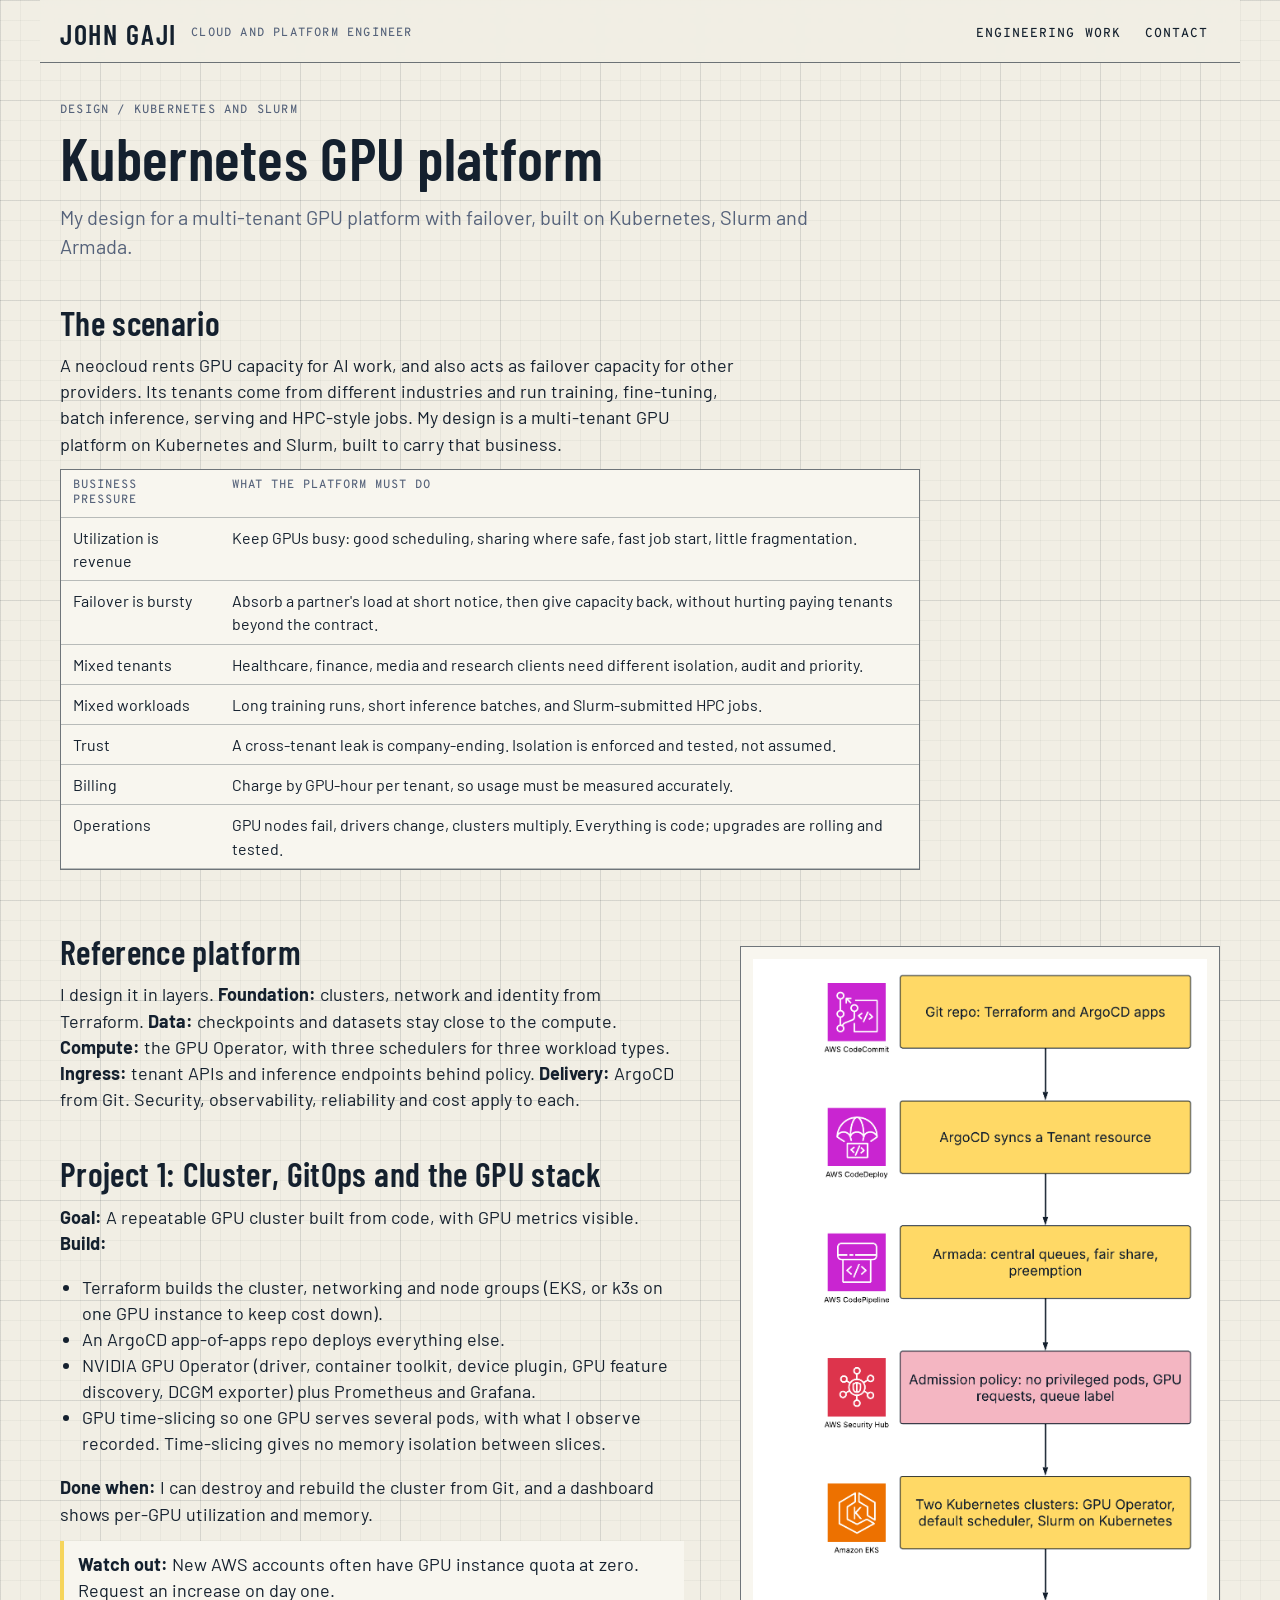
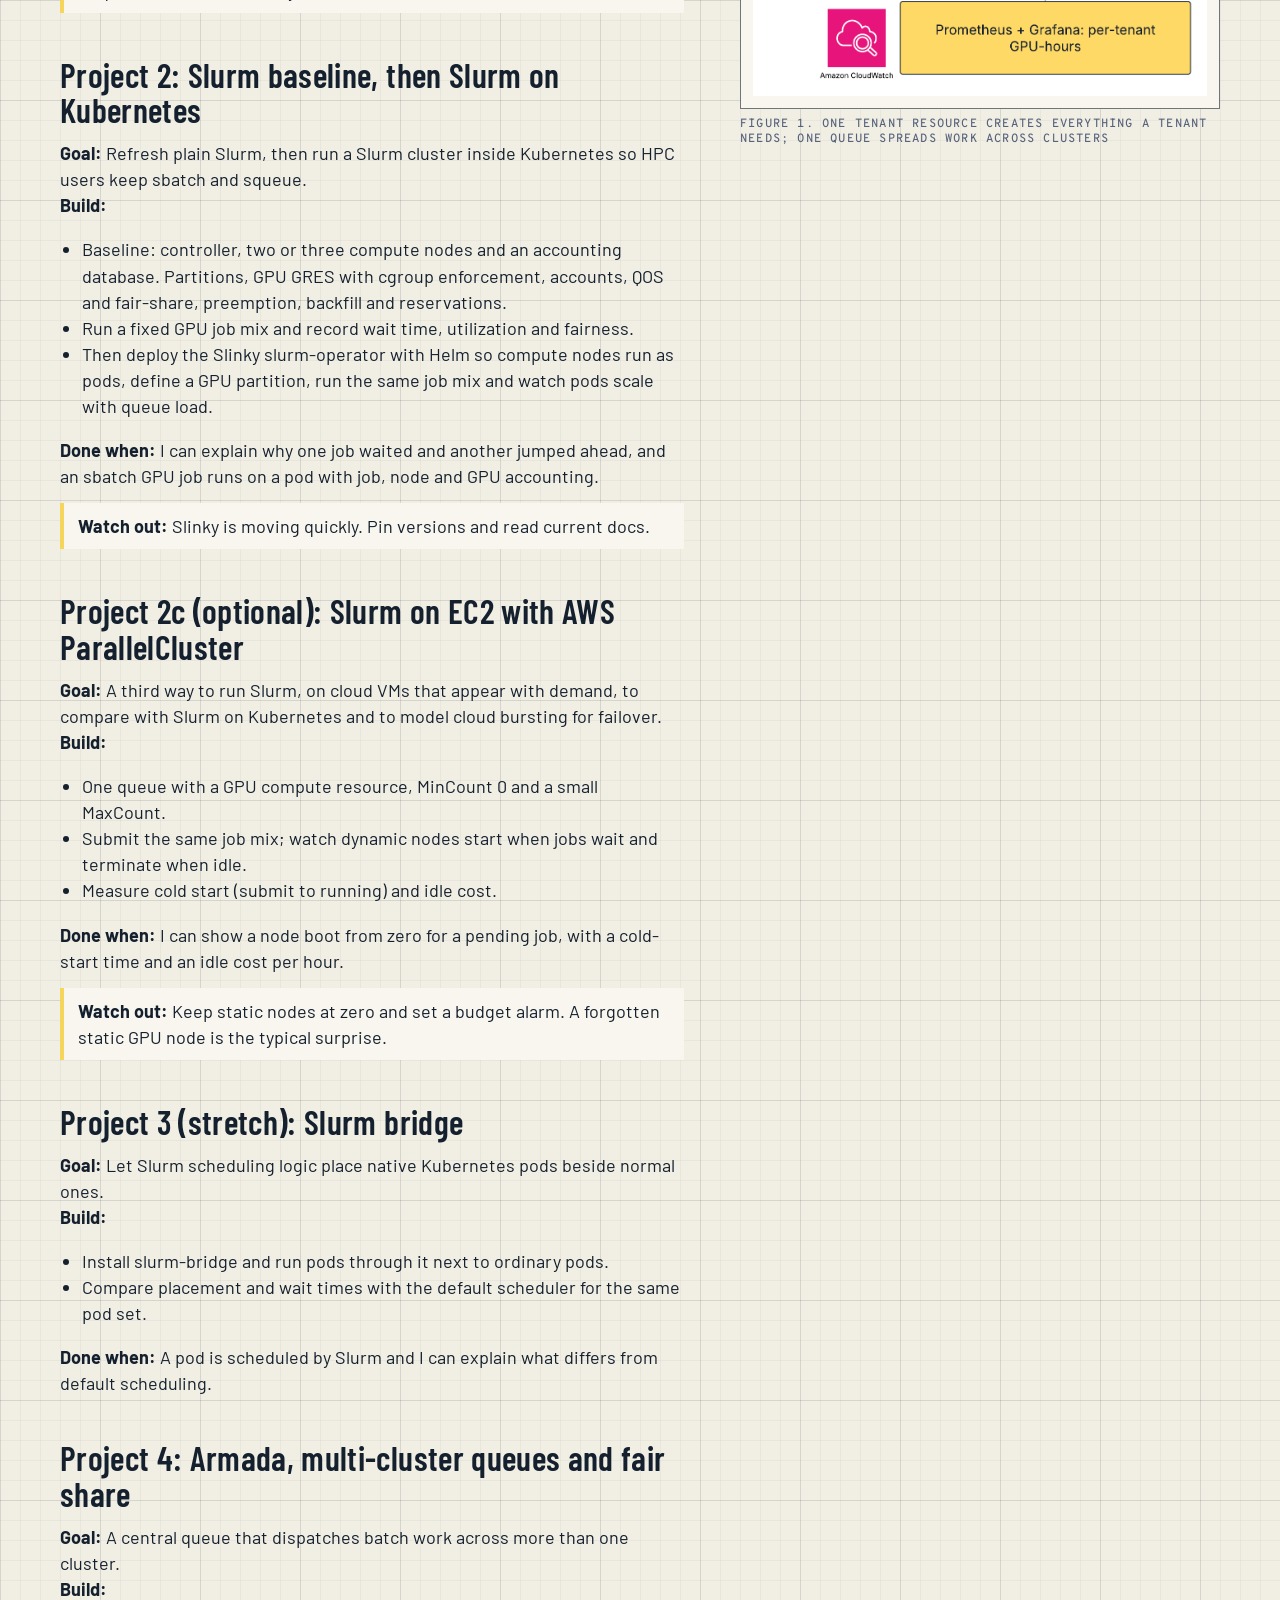
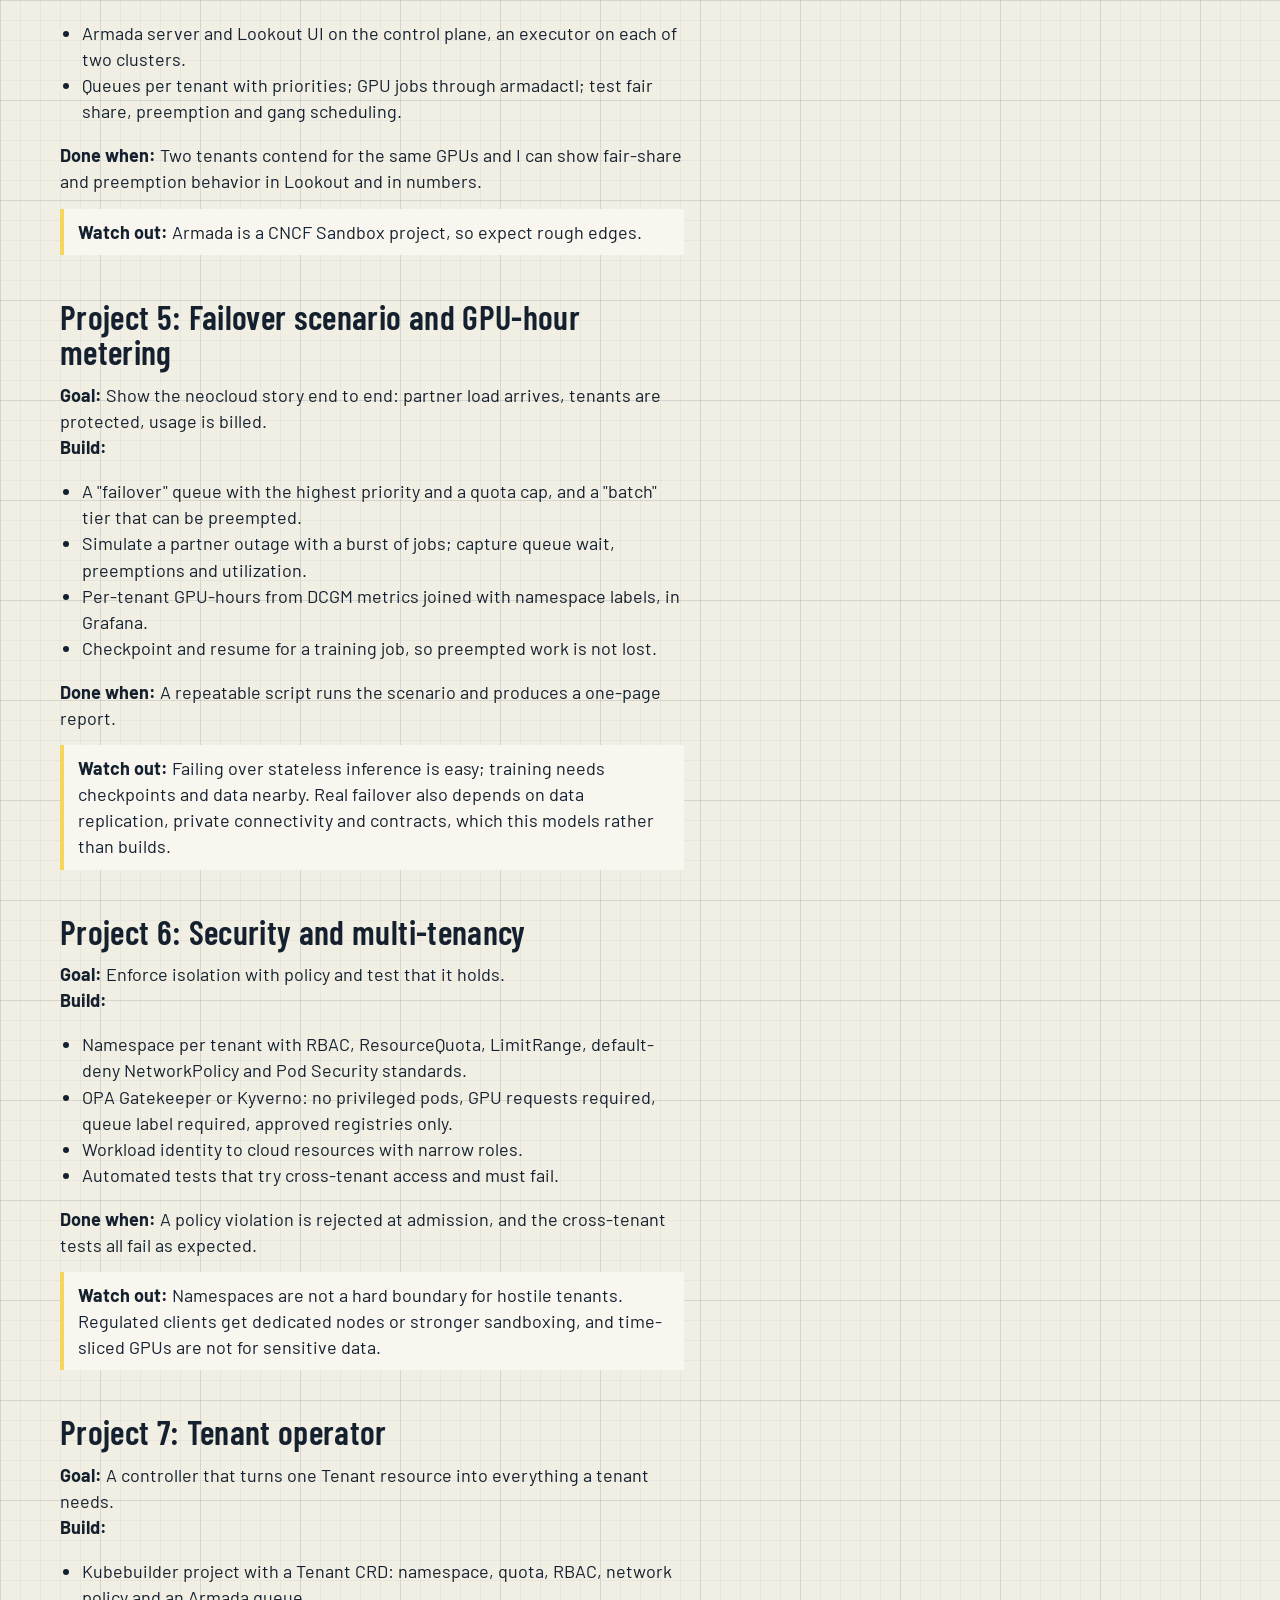
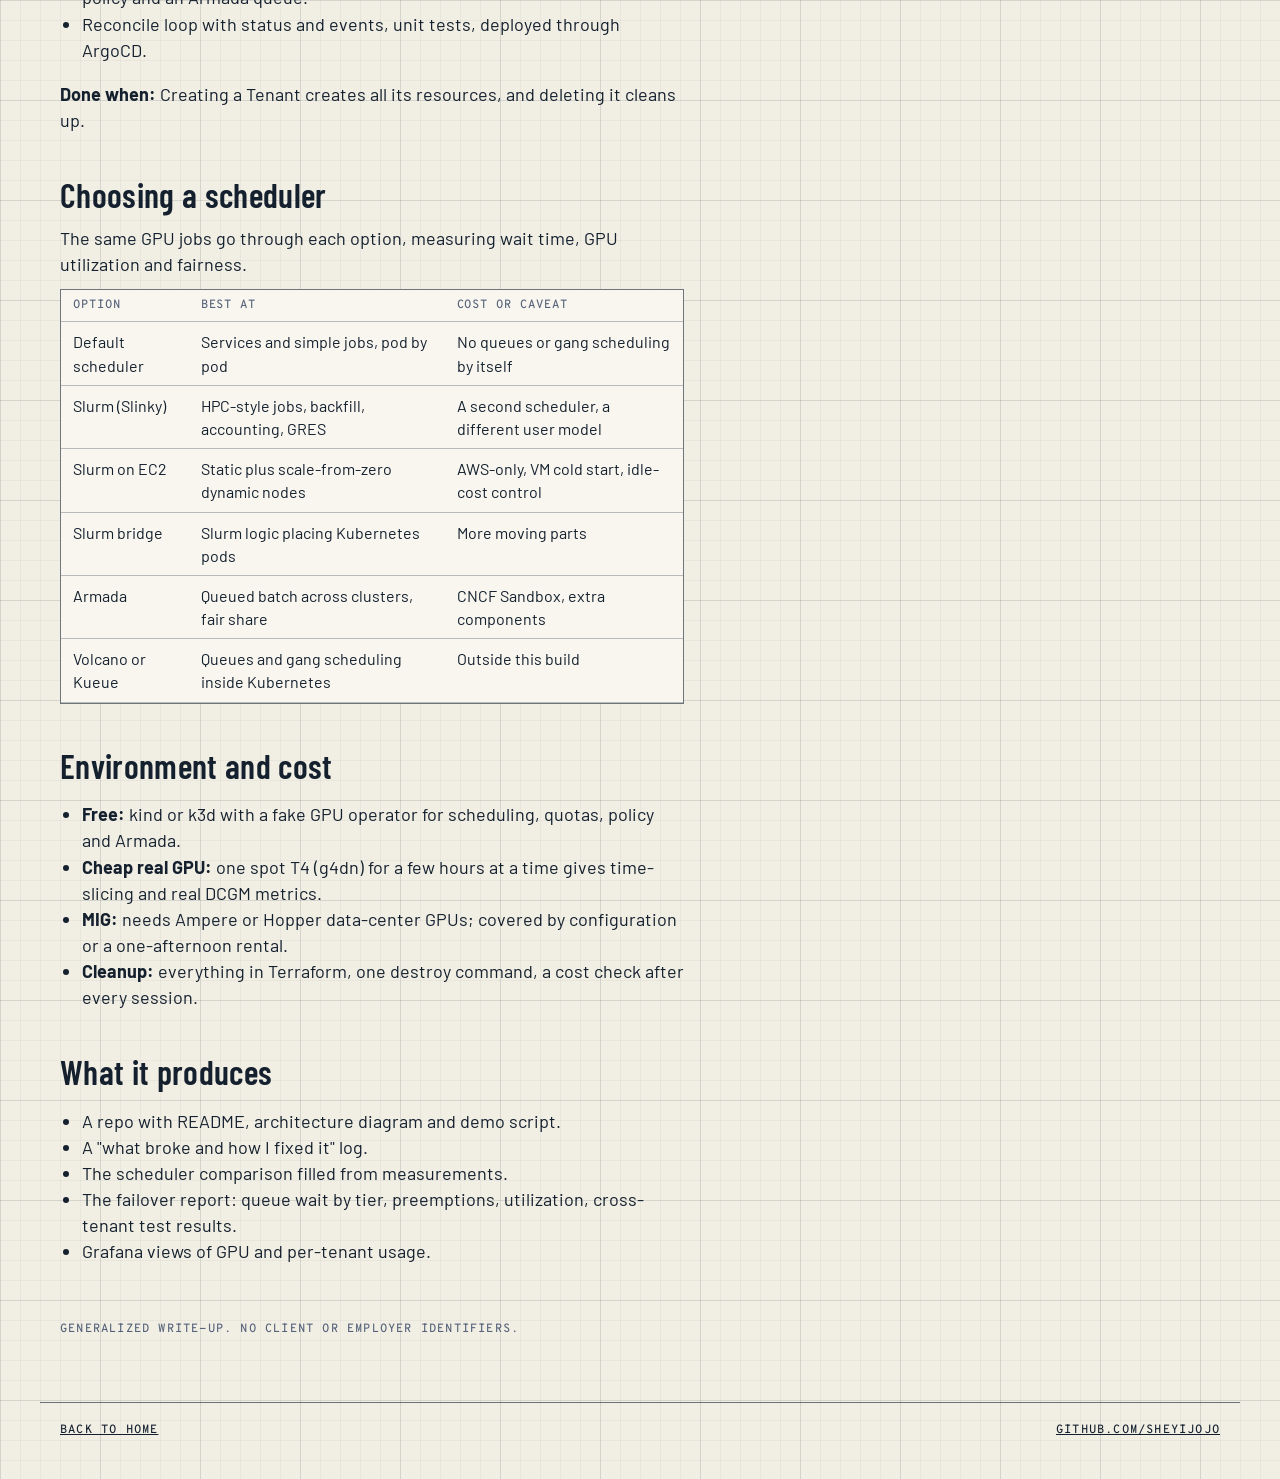
==== commit 023fa03f: "Add interactive layer Co-Authored-By: Claude Sonnet 5.5 <noreply@anthropic.com>" ====
--- a/work/kubernetes-gpu-platform.html
+++ b/work/kubernetes-gpu-platform.html
@@ -111,7 +111,7 @@
  .row .side{position:sticky;top:16px;align-self:start}
  .side .fig{margin-top:56px}
 }
-</style></head><body>
+</style><link rel="stylesheet" href="../assets/interactive.css"></head><body>
 <header class="wrap"><a class="brand" href="../index.html"><b>John Gaji</b><span class="lab">Cloud and platform engineer</span></a>
 <nav><a class="nl" href="../index.html#work">Engineering work</a><a class="nl" href="../index.html#contact">Contact</a></nav></header>
 <main class="wrap"><article class="doc"><p class="lab">Design / Kubernetes and Slurm</p><h1>Kubernetes GPU platform</h1><p style="font-size:20px;color:var(--mist)">My design for a multi-tenant GPU platform with failover, built on Kubernetes, Slurm and Armada.</p>
@@ -143,4 +143,5 @@
 <ul><li>A repo with README, architecture diagram and demo script.</li><li>A "what broke and how I fixed it" log.</li><li>The scheduler comparison filled from measurements.</li><li>The failover report: queue wait by tier, preemptions, utilization, cross-tenant test results.</li><li>Grafana views of GPU and per-tenant usage.</li></ul>
 </div></section><p class="lab" style="margin-top:40px">Generalized write-up. No client or employer identifiers.</p></article></main>
 <footer class="wrap"><p class="lab"><a href="../index.html">Back to home</a></p><p class="lab"><a href="https://github.com/sheyijojo">github.com/sheyijojo</a></p></footer>
+<script src="../assets/interactive.js" defer></script>
 </body></html>
--- a/assets/interactive.css
+++ b/assets/interactive.css
@@ -0,0 +1,35 @@
+/* Interactivity layer: progress bar, sticky nav, reveals, hover lift, spotlight, cursor. Safe without JS. */
+html{scroll-padding-top:76px}
+header.wrap{position:sticky;top:0;z-index:50;background:rgba(241,238,228,.94);-webkit-backdrop-filter:blur(6px);backdrop-filter:blur(6px);transition:box-shadow .2s}
+header.wrap.scrolled{box-shadow:0 1px 0 var(--line),0 8px 18px -12px rgba(20,32,46,.45)}
+.nl{position:relative}
+.nl::after{content:"";position:absolute;left:12px;right:12px;bottom:6px;height:3px;background:var(--chalk);transform:scaleX(0);transform-origin:left;transition:transform .25s ease}
+.nl:hover::after,.nl[aria-current="true"]::after{transform:scaleX(1)}
+.nl[aria-current="true"]{color:var(--acc)}
+#prog{position:fixed;top:0;left:0;right:0;height:4px;z-index:60;background:var(--acc);transform:scaleX(0);transform-origin:left;pointer-events:none}
+@media (prefers-reduced-motion:no-preference){
+ .js .rv{opacity:0;transform:translateY(22px);transition:opacity .6s ease,transform .6s cubic-bezier(.2,.7,.2,1);transition-delay:var(--d,0ms)}
+ .js .rv.in{opacity:1;transform:none}
+ .js .dim .ln{transform:scaleX(0);transform-origin:left;transition:transform .9s cubic-bezier(.2,.7,.2,1) .25s}
+ .js .dim .ln:last-of-type{transform-origin:right}
+ .js .dim.in .ln{transform:scaleX(1)}
+ .js .dim .tk{transform:scaleY(0);transition:transform .4s ease .15s}
+ .js .dim.in .tk{transform:scaleY(1)}
+ .frame,.case,.col,.pan,.btn{transition:transform .18s ease,box-shadow .18s ease,background-color .15s,color .15s,border-color .15s}
+ .frame:hover,.pan:hover{transform:translate(-3px,-3px);box-shadow:6px 6px 0 var(--ink)}
+ .case:hover,.col:hover{transform:translate(-2px,-2px);box-shadow:4px 4px 0 var(--ink)}
+ .btn:hover{transform:translate(-2px,-2px);box-shadow:3px 3px 0 var(--acc)}
+ .js .rv.in.frame:hover,.js .rv.in.pan:hover{transform:translate(-3px,-3px)}
+ .js .rv.in.case:hover,.js .rv.in.col:hover{transform:translate(-2px,-2px)}
+}
+.frame{position:relative}
+.frame::before{content:"";position:absolute;inset:0;pointer-events:none;opacity:0;transition:opacity .25s;background:radial-gradient(260px circle at var(--mx,50%) var(--my,50%),rgba(246,213,92,.32),transparent 70%);z-index:1}
+.frame:hover::before{opacity:1}
+.frame .in{position:relative;z-index:0}
+#cur{position:fixed;left:0;top:0;width:34px;height:34px;margin:-17px 0 0 -17px;border:1px solid var(--ink);border-radius:50%;pointer-events:none;z-index:70;opacity:0;transition:width .18s,height .18s,margin .18s,background-color .18s,opacity .2s;mix-blend-mode:multiply}
+#cur::before,#cur::after{content:"";position:absolute;background:var(--ink)}
+#cur::before{left:50%;top:-6px;bottom:-6px;width:1px}
+#cur::after{top:50%;left:-6px;right:-6px;height:1px}
+#cur.on{opacity:.8}
+#cur.big{width:56px;height:56px;margin:-28px 0 0 -28px;background:rgba(246,213,92,.35)}
+@media (hover:none),(pointer:coarse){#cur{display:none}}
